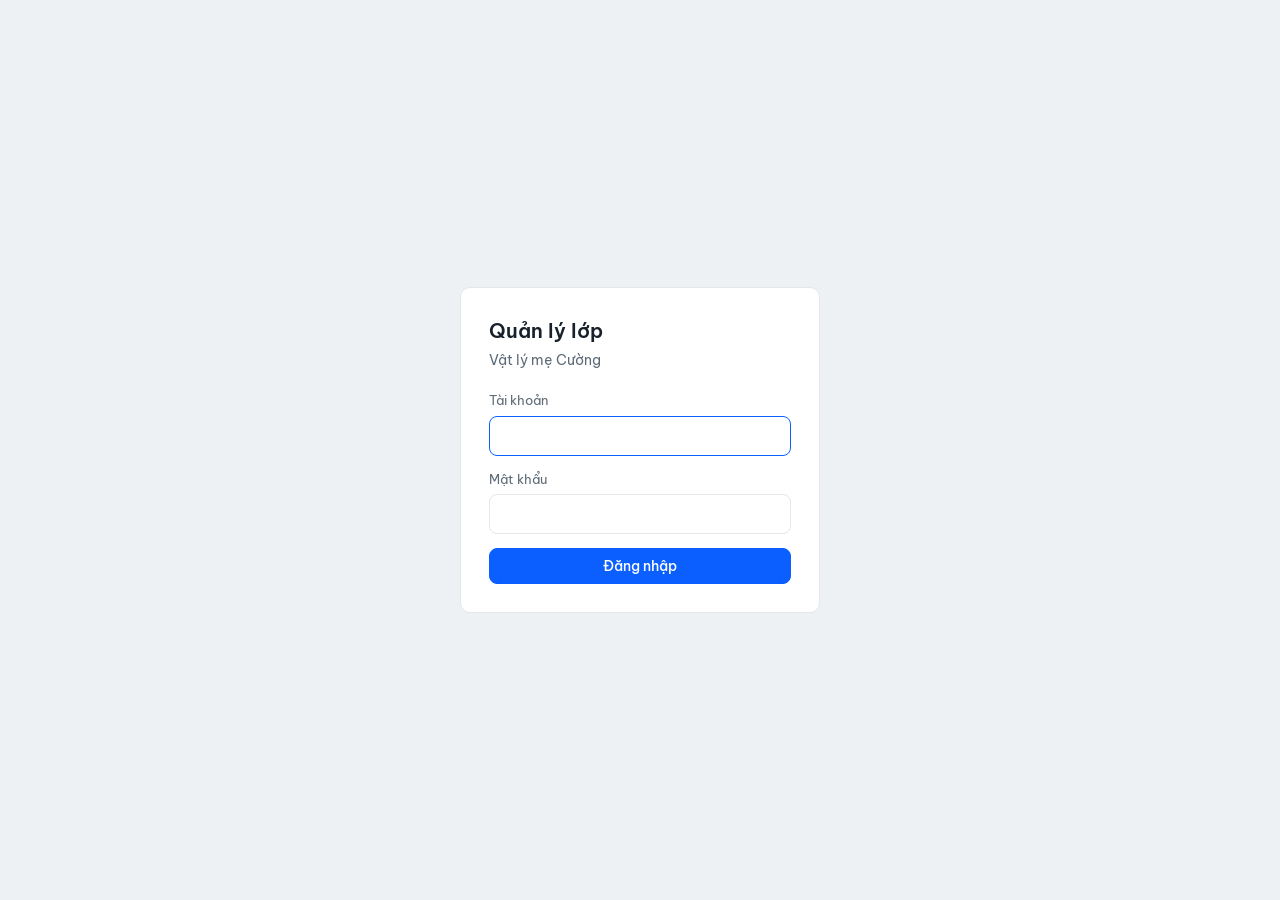
==== admin.html @ 646bd564 "Enhance user management with sync and edit features Updated user management functionality by adding " ====
<!DOCTYPE html>
<html lang="vi">
<head>
<meta charset="utf-8">
<meta name="viewport" content="width=device-width, initial-scale=1, viewport-fit=cover">
<title>Quản lý lớp — Vật lý mẹ Cường</title>
<link rel="preconnect" href="https://fonts.googleapis.com">
<link rel="preconnect" href="https://fonts.gstatic.com" crossorigin>
<link href="https://fonts.googleapis.com/css2?family=Be+Vietnam+Pro:wght@400;500;600;700&display=swap" rel="stylesheet">
<style>
  :root{
    --bg:#eef1f4; --surface:#ffffff; --ink:#18212b; --muted:#5d6b78;
    --line:#e2e7ec; --primary:#0b5fff; --primary-dark:#0847c4;
    --ok:#15803d; --warn:#b45309; --danger:#b42318;
    --radius:10px;
    font-family:'Be Vietnam Pro',system-ui,sans-serif;
  }
  *{box-sizing:border-box}
  body{margin:0;background:var(--bg);color:var(--ink);font-size:15px;line-height:1.5;
    padding-top:env(safe-area-inset-top,0);padding-bottom:env(safe-area-inset-bottom,0)}
  h1,h2,h3{margin:0;font-weight:600}
  button{font-family:inherit;cursor:pointer}
  input,select{font-family:inherit;font-size:14px}
  .hidden{display:none !important}

  /* Nút */
  .btn{border:1px solid var(--line);background:var(--surface);color:var(--ink);
    padding:8px 14px;border-radius:8px;font-size:14px;font-weight:500}
  .btn:hover{border-color:#c6cfd8}
  .btn-primary{background:var(--primary);border-color:var(--primary);color:#fff}
  .btn-primary:hover{background:var(--primary-dark);border-color:var(--primary-dark)}
  .btn-sm{padding:5px 10px;font-size:13px}
  .btn-ghost{background:transparent;border-color:transparent;color:var(--muted)}
  .btn-ghost:hover{color:var(--ink)}
  .btn-danger{color:var(--danger);border-color:#f0cfcb}
  .link{color:var(--primary);background:none;border:none;padding:0;font-size:14px}

  /* Đăng nhập */
  #loginView{min-height:100dvh;display:grid;place-items:center;padding:20px}
  .card{background:var(--surface);border:1px solid var(--line);border-radius:var(--radius)}
  .login-card{width:100%;max-width:360px;padding:28px}
  .login-card h1{font-size:20px;margin-bottom:4px}
  .login-card p.sub{color:var(--muted);font-size:14px;margin:0 0 20px}
  .field{margin-bottom:14px}
  .field label{display:block;font-size:13px;color:var(--muted);margin-bottom:5px}
  .field input{width:100%;padding:10px 12px;border:1px solid var(--line);border-radius:8px;outline:none}
  .field input:focus{border-color:var(--primary)}

  /* Khung ứng dụng */
  header.app{position:sticky;top:0;z-index:10;background:var(--surface);border-bottom:1px solid var(--line);
    display:flex;align-items:center;gap:12px;padding:12px 18px;padding-top:calc(12px + env(safe-area-inset-top,0))}
  header.app .title{font-size:16px;font-weight:600}
  header.app .spacer{flex:1}
  header.app .who{font-size:13px;color:var(--muted);text-align:right}
  .wrap{max-width:1000px;margin:0 auto;padding:18px}
  .nav{display:flex;flex-wrap:wrap;gap:8px;margin-bottom:16px}
  .nav .group{display:flex;flex-direction:column;align-items:flex-start;gap:2px;
    padding:8px 12px;border:1px solid var(--line);background:var(--surface);border-radius:8px}
  .nav .group .n{font-weight:600;font-size:14px}
  .nav .group .c{font-size:12px;color:var(--muted)}
  .nav .group.active{border-color:var(--primary);box-shadow:inset 0 0 0 1px var(--primary)}

  .toolbar{display:flex;flex-wrap:wrap;gap:8px;align-items:center;margin-bottom:12px}
  .toolbar .spacer{flex:1}
  .panel-title{font-size:15px;font-weight:600;margin-bottom:10px}

  table{width:100%;border-collapse:collapse;background:var(--surface);
    border:1px solid var(--line);border-radius:var(--radius);overflow:hidden}
  th,td{text-align:left;padding:8px 10px;border-bottom:1px solid var(--line);font-size:14px;vertical-align:middle}
  th{background:#f6f8fa;font-weight:600;color:var(--muted);font-size:12px}
  tr:last-child td{border-bottom:none}
  td input,td select{width:100%;padding:6px 8px;border:1px solid transparent;border-radius:6px;background:transparent}
  td input:hover,td select:hover{border-color:var(--line)}
  td input:focus,td select:focus{border-color:var(--primary);background:#fff;outline:none}
  td.sbd{font-variant-numeric:tabular-nums;color:var(--muted);white-space:nowrap}
  td.act{white-space:nowrap;text-align:right}
  .pill{font-size:12px;padding:2px 8px;border-radius:999px;white-space:nowrap}
  .pill.nghi{background:#fdeceb;color:var(--danger)}
  .pill.chuyen{background:#fff4e5;color:var(--warn)}
  tr.inactive td.sbd, tr.inactive td input{color:#9aa6b1}

  /* Lớp phủ */
  .overlay{position:fixed;inset:0;background:rgba(20,28,38,.45);display:grid;place-items:center;z-index:50;padding:16px}
  .modal{width:100%;max-width:440px;padding:22px;max-height:85dvh;overflow:auto}
  .modal h2{font-size:17px;margin-bottom:14px}
  .modal .row{display:flex;gap:8px;justify-content:flex-end;margin-top:18px}

  /* Toast */
  #toast{position:fixed;left:50%;bottom:24px;transform:translateX(-50%);z-index:100;
    background:#18212b;color:#fff;padding:10px 16px;border-radius:8px;font-size:14px;opacity:0;
    transition:opacity .2s, transform .2s;pointer-events:none;max-width:90vw}
  #toast.show{opacity:1;transform:translateX(-50%) translateY(-4px)}
  #toast.err{background:var(--danger)}

  .notice{background:#fff7e6;border:1px solid #f3d99b;color:#8a5a00;padding:12px 14px;border-radius:8px;margin-bottom:16px;font-size:14px}
  .muted{color:var(--muted)}
  .issue{display:flex;gap:8px;padding:8px 0;border-bottom:1px solid var(--line);font-size:14px}
  .issue:last-child{border-bottom:none}
  .issue .t{font-weight:600;min-width:150px}

  @media(max-width:600px){
    td.lop-col,th.lop-col{display:none}
    .wrap{padding:12px}
  }
</style>
</head>
<body>

<!-- ĐĂNG NHẬP -->
<div id="loginView" class="hidden">
  <div class="card login-card">
    <h1>Quản lý lớp</h1>
    <p class="sub">Vật lý mẹ Cường</p>
    <div id="configWarn" class="notice hidden">Chưa cấu hình URL máy chủ trong <code>config.js</code>.</div>
    <div class="field">
      <label for="u">Tài khoản</label>
      <input id="u" autocomplete="username" autocapitalize="off">
    </div>
    <div class="field">
      <label for="p">Mật khẩu</label>
      <input id="p" type="password" autocomplete="current-password">
    </div>
    <button id="loginBtn" class="btn btn-primary" style="width:100%">Đăng nhập</button>
  </div>
</div>

<!-- ỨNG DỤNG -->
<div id="appView" class="hidden">
  <header class="app">
    <span class="title">Quản lý lớp</span>
    <span class="spacer"></span>
    <span class="who" id="whoami"></span>
    <button class="btn btn-sm" id="pwBtn">Đổi mật khẩu</button>
    <button class="btn btn-sm" id="logoutBtn">Thoát</button>
  </header>
  <div class="wrap">
    <div class="toolbar">
      <button class="btn btn-sm" id="usersBtn">Tài khoản & giáo viên</button>
      <button class="btn btn-sm" id="syncBtn">Đồng bộ nhóm</button>
      <button class="btn btn-sm" id="validateBtn">Kiểm tra danh sách</button>
      <span class="spacer"></span>
      <button class="btn btn-sm" id="reloadBtn">Tải lại</button>
    </div>

    <!-- Màn nhóm/học sinh -->
    <div id="rosterScreen">
      <div class="nav" id="groupNav"></div>
      <div id="studentsArea"></div>
    </div>

    <!-- Màn tài khoản (admin) -->
    <div id="usersScreen" class="hidden"></div>
  </div>
</div>

<div id="overlayRoot"></div>
<div id="toast"></div>

<script src="config.js"></script>
<script src="api.js"></script>
<script>
const $ = s => document.querySelector(s);
let GROUPS = [], CUR = null, USER = null;

function toast(msg, isErr){
  const t = $('#toast'); t.textContent = msg; t.className = 'show' + (isErr?' err':'');
  setTimeout(()=>{ t.className = isErr?'err':''; }, isErr?3500:2000);
}
function esc(s){ return String(s==null?'':s).replace(/[&<>"]/g,c=>({'&':'&amp;','<':'&lt;','>':'&gt;','"':'&quot;'}[c])); }

/* ---------- Khởi động ---------- */
function init(){
  if(!window.APP_CONFIG || !window.APP_CONFIG.API_URL || window.APP_CONFIG.API_URL.indexOf('http')!==0){
    $('#loginView').classList.remove('hidden'); $('#configWarn').classList.remove('hidden'); return;
  }
  USER = getUser();
  if(USER && localStorage.getItem('token')) showApp();
  else showLogin();
}
function showLogin(){ $('#appView').classList.add('hidden'); $('#loginView').classList.remove('hidden'); $('#u').focus(); }
async function showApp(){
  $('#loginView').classList.add('hidden'); $('#appView').classList.remove('hidden');
  $('#whoami').textContent = USER.fullName + ' · ' + (USER.role==='admin'?'Quản trị':'Giáo viên');
  $('#usersBtn').classList.toggle('hidden', USER.role!=='admin');
  $('#syncBtn').classList.toggle('hidden', USER.role==='admin');
  openRoster();
  await loadGroups();
}

/* ---------- Đăng nhập ---------- */
$('#loginBtn').onclick = async ()=>{
  const username = $('#u').value.trim(), password = $('#p').value;
  if(!username || !password){ toast('Nhập tài khoản và mật khẩu', true); return; }
  $('#loginBtn').disabled = true;
  try{
    const r = await apiCall('login', {username, password});
    setSession(r.token, r.user); USER = r.user;
    if(r.user.mustChange){ await showApp(); openChangePw(true); }
    else await showApp();
  }catch(e){ toast(e.message, true); }
  finally{ $('#loginBtn').disabled = false; }
};
$('#p').addEventListener('keydown', e=>{ if(e.key==='Enter') $('#loginBtn').click(); });

$('#logoutBtn').onclick = async ()=>{
  try{ await apiCall('logout'); }catch(e){}
  clearSession(); USER=null; GROUPS=[]; CUR=null; showLogin();
};

/* ---------- Nhóm & học sinh ---------- */
function openRoster(){ $('#rosterScreen').classList.remove('hidden'); $('#usersScreen').classList.add('hidden'); }
$('#reloadBtn').onclick = ()=>{ if($('#usersScreen').classList.contains('hidden')){ loadGroups(); } else { openUsers(); } };

async function loadGroups(){
  $('#groupNav').innerHTML = '<span class="muted">Đang tải nhóm…</span>';
  try{
    const r = await apiCall('listGroups');
    GROUPS = r.groups;
    renderGroupNav();
    if(GROUPS.length){ if(!CUR || !GROUPS.find(g=>g.maNhom===CUR)) CUR = GROUPS[0].maNhom; selectGroup(CUR); }
    else $('#studentsArea').innerHTML = '<p class="muted">Chưa có nhóm nào.</p>';
  }catch(e){ handleErr(e); }
}
function renderGroupNav(){
  $('#groupNav').innerHTML = GROUPS.map(g=>`
    <button class="group ${g.maNhom===CUR?'active':''}" data-m="${g.maNhom}">
      <span class="n">${esc(g.tenNhom)}</span>
      <span class="c">${g.active} đang học · ${g.total} tổng · ${g.maNhom}</span>
    </button>`).join('');
  document.querySelectorAll('#groupNav .group').forEach(b=> b.onclick = ()=>{ CUR=b.dataset.m; renderGroupNav(); selectGroup(CUR); });
}

async function selectGroup(maNhom){
  $('#studentsArea').innerHTML = '<p class="muted">Đang tải học sinh…</p>';
  try{
    const r = await apiCall('listStudents', {maNhom});
    renderStudents(r);
  }catch(e){ handleErr(e); }
}

function renderStudents(data){
  const rows = data.students.map(s=>{
    const inactive = s.trangThai!=='Đang học';
    let pill = '';
    if(s.trangThai==='Đã nghỉ') pill = '<span class="pill nghi">Đã nghỉ</span>';
    else if(s.trangThai==='Đã chuyển') pill = '<span class="pill chuyen">Đã chuyển</span>';
    return `<tr class="${inactive?'inactive':''}" data-sbd="${s.sbd}">
      <td class="sbd">${esc(s.sbd)}${s.sbdCu?'<br><span class="muted" style="font-size:11px">cũ: '+esc(s.sbdCu)+'</span>':''}</td>
      <td><input class="f-ho" value="${esc(s.ho)}"></td>
      <td><input class="f-ten" value="${esc(s.ten)}"></td>
      <td class="lop-col"><input class="f-lop" value="${esc(s.lop)}" style="max-width:70px"></td>
      <td>
        <select class="f-status">
          <option ${s.trangThai==='Đang học'?'selected':''}>Đang học</option>
          <option ${s.trangThai==='Đã nghỉ'?'selected':''}>Đã nghỉ</option>
          ${s.trangThai==='Đã chuyển'?'<option selected>Đã chuyển</option>':''}
        </select>
      </td>
      <td class="act">${pill}
        <button class="btn btn-sm save">Lưu</button>
        <button class="btn btn-sm transfer">Chuyển</button>
      </td>
    </tr>`;
  }).join('');

  $('#studentsArea').innerHTML = `
    <div class="panel-title">${esc(data.tenNhom)} <span class="muted" style="font-weight:400">(${data.students.length} học sinh)</span></div>
    <table>
      <thead><tr><th>SBD</th><th>Họ</th><th>Tên</th><th class="lop-col">Lớp</th><th>Trạng thái</th><th></th></tr></thead>
      <tbody id="stBody">${rows}</tbody>
      <tfoot><tr class="addrow">
        <td class="sbd muted">tự cấp</td>
        <td><input id="new-ho" placeholder="Họ"></td>
        <td><input id="new-ten" placeholder="Tên"></td>
        <td class="lop-col"><input id="new-lop" placeholder="Lớp" style="max-width:70px"></td>
        <td></td>
        <td class="act"><button class="btn btn-sm btn-primary" id="addBtn">Thêm học sinh</button></td>
      </tr></tfoot>
    </table>`;

  document.querySelectorAll('#stBody tr').forEach(tr=>{
    const sbd = tr.dataset.sbd;
    tr.querySelector('.save').onclick = ()=> saveStudent(tr, sbd);
    tr.querySelector('.transfer').onclick = ()=> openTransfer(sbd, tr);
    tr.querySelector('.f-status').onchange = (e)=> changeStatus(sbd, e.target.value);
  });
  $('#addBtn').onclick = addStudent;
}

async function saveStudent(tr, sbd){
  const ho = tr.querySelector('.f-ho').value.trim();
  const ten = tr.querySelector('.f-ten').value.trim();
  const lop = tr.querySelector('.f-lop') ? tr.querySelector('.f-lop').value.trim() : '';
  try{
    await apiCall('upsertStudent', {maNhom:CUR, sbd, ho, ten, lop});
    toast('Đã lưu ' + sbd);
  }catch(e){ handleErr(e); }
}
async function changeStatus(sbd, trangThai){
  try{ await apiCall('setStudentStatus', {maNhom:CUR, sbd, trangThai}); toast('Đã đổi trạng thái'); loadGroups(); selectGroup(CUR); }
  catch(e){ handleErr(e); }
}
async function addStudent(){
  const ho = $('#new-ho').value.trim(), ten = $('#new-ten').value.trim(), lop = ($('#new-lop')||{}).value || '';
  if(!ho && !ten){ toast('Nhập họ tên', true); return; }
  try{
    const r = await apiCall('upsertStudent', {maNhom:CUR, ho, ten, lop:lop.trim()});
    toast('Đã thêm, SBD ' + r.sbd);
    loadGroups(); selectGroup(CUR);
  }catch(e){ handleErr(e); }
}

/* ---------- Chuyển nhóm ---------- */
function openTransfer(sbd){
  const others = GROUPS.filter(g=>g.maNhom!==CUR);
  if(!others.length){ toast('Không có nhóm khác để chuyển', true); return; }
  const opts = others.map(g=>`<option value="${g.maNhom}">${esc(g.tenNhom)} (${g.maNhom})</option>`).join('');
  overlay(`
    <h2>Chuyển nhóm cho ${esc(sbd)}</h2>
    <p class="muted" style="font-size:13px;margin:0 0 12px">Em sẽ được cấp SBD mới ở nhóm đến; SBD cũ được giữ làm lịch sử, dòng cũ chuyển sang "Đã chuyển".</p>
    <div class="field"><label>Chuyển sang nhóm</label><select id="trTo" style="width:100%;padding:10px;border:1px solid var(--line);border-radius:8px">${opts}</select></div>
    <div class="row"><button class="btn" onclick="closeOverlay()">Hủy</button><button class="btn btn-primary" id="trGo">Chuyển</button></div>
  `);
  $('#trGo').onclick = async ()=>{
    const toMaNhom = $('#trTo').value;
    try{ const r = await apiCall('transferStudent', {fromMaNhom:CUR, sbd, toMaNhom}); closeOverlay(); toast('Đã chuyển, SBD mới ' + r.newSbd); loadGroups(); selectGroup(CUR); }
    catch(e){ handleErr(e); }
  };
}

/* ---------- Đồng bộ nhóm ---------- */
$('#syncBtn').onclick = async ()=>{
  try{
    const r = await apiCall('syncGroups');
    showSyncReport(r);
    loadGroups();
  }catch(e){ handleErr(e); }
};
function showSyncReport(r){
  const reg = (r.registered||[]).map(x=>esc(x.maNhom)+' '+esc(x.tenNhom)).join(', ') || '(không có)';
  const con = (r.conflicts||[]).map(x=>`<div class="issue"><span class="t">${esc(x.maNhom)} ${esc(x.tenNhom)}</span><span>${esc(x.lyDo)}</span></div>`).join('');
  overlay(`<h2>Kết quả đồng bộ</h2>
    <p style="font-size:14px"><b>Đã đăng ký:</b> ${reg}</p>
    ${con?('<p style="font-size:14px;margin-top:10px"><b>Bỏ qua (cần xử lý):</b></p>'+con):'<p class="muted" style="font-size:14px">Không có nhóm nào bị bỏ qua.</p>'}
    <div class="row"><button class="btn" onclick="closeOverlay()">Đóng</button></div>`);
}

/* ---------- Kiểm tra danh sách ---------- */
$('#validateBtn').onclick = async ()=>{
  overlay('<h2>Kiểm tra danh sách</h2><p class="muted">Đang kiểm tra…</p>');
  try{
    const r = await apiCall('validateRoster');
    let body;
    if(r.ok) body = '<p style="color:var(--ok)">Không phát hiện vấn đề.</p>';
    else body = r.issues.map(i=>`<div class="issue"><span class="t">${esc(i.type)}</span><span>${esc(i.group)} — ${esc(i.detail)}</span></div>`).join('');
    overlay(`<h2>Kiểm tra danh sách</h2><div>${body}</div><div class="row"><button class="btn" onclick="closeOverlay()">Đóng</button></div>`);
  }catch(e){ closeOverlay(); handleErr(e); }
};

/* ---------- Đổi mật khẩu ---------- */
$('#pwBtn').onclick = ()=> openChangePw(false);
function openChangePw(forced){
  overlay(`
    <h2>Đổi mật khẩu</h2>
    ${forced?'<p class="muted" style="font-size:13px;margin:0 0 12px">Đây là lần đăng nhập đầu, hãy đặt mật khẩu mới.</p>':''}
    <div class="field"><label>Mật khẩu hiện tại</label><input id="oldPw" type="password" style="width:100%;padding:10px;border:1px solid var(--line);border-radius:8px"></div>
    <div class="field"><label>Mật khẩu mới (tối thiểu 6 ký tự)</label><input id="newPw" type="password" style="width:100%;padding:10px;border:1px solid var(--line);border-radius:8px"></div>
    <div class="row">${forced?'':'<button class="btn" onclick="closeOverlay()">Hủy</button>'}<button class="btn btn-primary" id="pwGo">Lưu</button></div>
  `, forced);
  $('#pwGo').onclick = async ()=>{
    const oldPassword = $('#oldPw').value, newPassword = $('#newPw').value;
    try{ await apiCall('changePassword', {oldPassword, newPassword}); closeOverlay(); toast('Đã đổi mật khẩu'); }
    catch(e){ toast(e.message, true); }
  };
}

/* ---------- Tài khoản (admin) ---------- */
$('#usersBtn').onclick = openUsers;
function dai(u){
  if(u.rangeStart===''||u.rangeStart===undefined||u.rangeStart===null) return '—';
  const p3 = n => ('00'+parseInt(n,10)).slice(-3);
  return p3(u.rangeStart)+'–'+p3(u.rangeEnd);
}
async function openUsers(){
  $('#rosterScreen').classList.add('hidden'); $('#usersScreen').classList.remove('hidden');
  $('#usersScreen').innerHTML = '<p class="muted">Đang tải…</p>';
  try{
    const r = await apiCall('listUsers');
    const rows = r.users.map(u=>{
      const isTeacher = u.role==='teacher';
      return `<tr>
      <td>${esc(u.username)}</td><td>${esc(u.fullName)}</td>
      <td>${u.role==='admin'?'Quản trị':'Giáo viên'}</td>
      <td>${isTeacher?esc(dai(u)):'—'}</td>
      <td>${u.active?'<span style="color:var(--ok)">Hoạt động</span>':'<span style="color:var(--danger)">Đã khóa</span>'}</td>
      <td class="act">
        ${isTeacher?`<button class="btn btn-sm" data-act="edit" data-u="${esc(u.username)}" data-r="${esc(u.rosterSheetId||'')}" data-s="${u.rangeStart}" data-e="${u.rangeEnd}">Sửa file/dải</button>
        <button class="btn btn-sm" data-act="sync" data-u="${esc(u.username)}">Đồng bộ</button>`:''}
        <button class="btn btn-sm" data-act="reset" data-u="${esc(u.username)}">Đặt lại MK</button>
        <button class="btn btn-sm" data-act="toggle" data-u="${esc(u.username)}" data-a="${u.active?0:1}">${u.active?'Khóa':'Mở'}</button>
      </td></tr>`;}).join('');
    $('#usersScreen').innerHTML = `
      <div class="toolbar"><button class="btn btn-sm" id="backBtn">← Về danh sách lớp</button><span class="spacer"></span>
        <button class="btn btn-sm btn-primary" id="newUserBtn">Thêm tài khoản</button></div>
      <table><thead><tr><th>Tài khoản</th><th>Họ tên</th><th>Vai trò</th><th>Dải mã</th><th>Trạng thái</th><th></th></tr></thead>
      <tbody>${rows}</tbody></table>
      <p class="muted" style="font-size:13px;margin-top:10px">Dải mã = khoảng 3 số đầu của SBD dành riêng cho mỗi giáo viên (không chồng nhau). Thêm/sửa file danh sách xong, bấm <b>Đồng bộ</b> để quét các tab vào hệ thống.</p>`;
    $('#backBtn').onclick = ()=>{ openRoster(); };
    $('#newUserBtn').onclick = openNewUser;
    document.querySelectorAll('#usersScreen [data-act]').forEach(b=> b.onclick = async ()=>{
      try{
        if(b.dataset.act==='reset'){ const r=await apiCall('resetPassword',{username:b.dataset.u}); toast('Mật khẩu tạm: '+r.tempPassword); }
        else if(b.dataset.act==='toggle'){ await apiCall('setUserActive',{username:b.dataset.u, active:b.dataset.a==='1'}); openUsers(); }
        else if(b.dataset.act==='sync'){ const r=await apiCall('syncGroups',{username:b.dataset.u}); showSyncReport(r); }
        else if(b.dataset.act==='edit'){ openEditTeacher(b.dataset.u, b.dataset.r, b.dataset.s, b.dataset.e); }
      }catch(e){ handleErr(e); }
    });
  }catch(e){ handleErr(e); }
}
function openEditTeacher(username, rosterId, s, e){
  overlay(`
    <h2>File & dải mã: ${esc(username)}</h2>
    <div class="field"><label>ID file danh sách (phần giữa /d/ và /edit trong link Google Sheet)</label><input id="etRoster" value="${esc(rosterId||'')}" style="width:100%;padding:10px;border:1px solid var(--line);border-radius:8px"></div>
    <div class="field" style="display:flex;gap:8px">
      <div style="flex:1"><label>Dải từ</label><input id="etS" type="number" min="0" max="999" value="${esc(s)}" style="width:100%;padding:10px;border:1px solid var(--line);border-radius:8px"></div>
      <div style="flex:1"><label>Dải đến</label><input id="etE" type="number" min="0" max="999" value="${esc(e)}" style="width:100%;padding:10px;border:1px solid var(--line);border-radius:8px"></div>
    </div>
    <div class="row"><button class="btn" onclick="closeOverlay()">Hủy</button><button class="btn btn-primary" id="etGo">Lưu</button></div>
  `);
  $('#etGo').onclick = async ()=>{
    try{
      await apiCall('setTeacherRoster',{username, rosterSheetId:$('#etRoster').value.trim(), rangeStart:$('#etS').value, rangeEnd:$('#etE').value});
      closeOverlay(); toast('Đã lưu. Nhớ bấm Đồng bộ để quét nhóm.'); openUsers();
    }catch(e){ toast(e.message, true); }
  };
}
function openNewUser(){
  overlay(`
    <h2>Thêm tài khoản</h2>
    <div class="field"><label>Tài khoản (không dấu, không cách)</label><input id="nuU" style="width:100%;padding:10px;border:1px solid var(--line);border-radius:8px"></div>
    <div class="field"><label>Họ tên</label><input id="nuName" style="width:100%;padding:10px;border:1px solid var(--line);border-radius:8px"></div>
    <div class="field"><label>Vai trò</label><select id="nuRole" style="width:100%;padding:10px;border:1px solid var(--line);border-radius:8px"><option value="teacher">Giáo viên</option><option value="admin">Quản trị</option></select></div>
    <div class="field"><label>ID file danh sách của giáo viên (phần giữa /d/ và /edit trong link Google Sheet)</label><input id="nuRoster" style="width:100%;padding:10px;border:1px solid var(--line);border-radius:8px"></div>
    <div class="field" style="display:flex;gap:8px">
      <div style="flex:1"><label>Dải mã từ</label><input id="nuS" type="number" min="0" max="999" placeholder="200" style="width:100%;padding:10px;border:1px solid var(--line);border-radius:8px"></div>
      <div style="flex:1"><label>đến</label><input id="nuE" type="number" min="0" max="999" placeholder="299" style="width:100%;padding:10px;border:1px solid var(--line);border-radius:8px"></div>
    </div>
    <div class="row"><button class="btn" onclick="closeOverlay()">Hủy</button><button class="btn btn-primary" id="nuGo">Tạo</button></div>
  `);
  $('#nuGo').onclick = async ()=>{
    try{
      const r = await apiCall('createUser',{username:$('#nuU').value.trim(), fullName:$('#nuName').value.trim(), role:$('#nuRole').value, rosterSheetId:$('#nuRoster').value.trim(), rangeStart:$('#nuS').value, rangeEnd:$('#nuE').value});
      closeOverlay(); toast('Đã tạo. Mật khẩu tạm: '+r.tempPassword); openUsers();
    }catch(e){ toast(e.message, true); }
  };
}

/* ---------- Lớp phủ dùng chung ---------- */
function overlay(html, noClose){
  $('#overlayRoot').innerHTML = `<div class="overlay" id="ov"><div class="card modal">${html}</div></div>`;
  if(!noClose) $('#ov').onclick = e=>{ if(e.target.id==='ov') closeOverlay(); };
}
function closeOverlay(){ $('#overlayRoot').innerHTML=''; }

function handleErr(e){
  if(/Phiên đã hết hạn/.test(e.message)){ clearSession(); USER=null; showLogin(); }
  toast(e.message, true);
}

init();
</script>
</body>
</html>
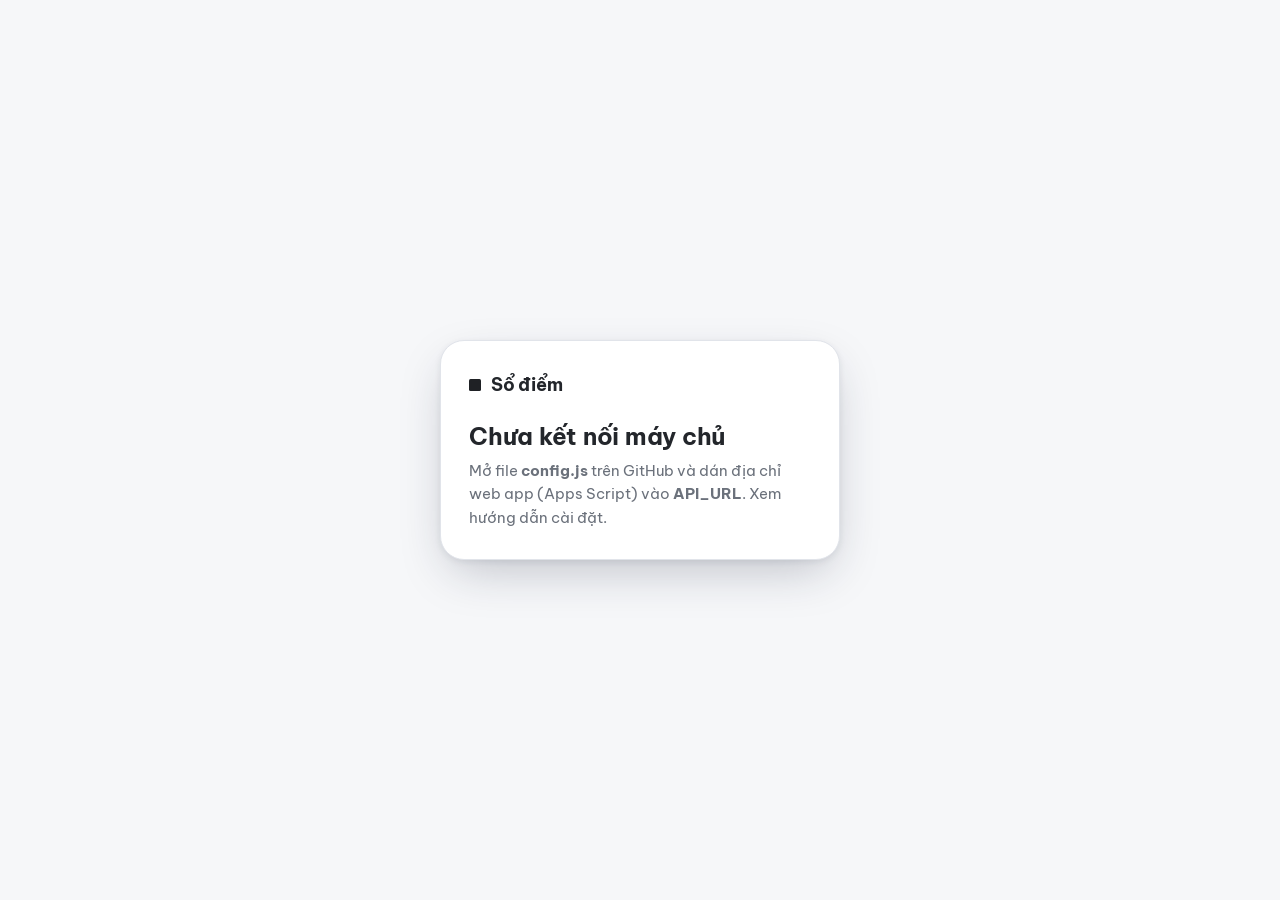
==== commit a51d8500: "Add files via upload" ====
--- a/admin.html
+++ b/admin.html
@@ -1,473 +1,28 @@
-<!DOCTYPE html>
-<html lang="vi">
-<head>
+<!doctype html><html lang="vi"><head>
 <meta charset="utf-8">
 <meta name="viewport" content="width=device-width, initial-scale=1, viewport-fit=cover">
-<title>Quản lý lớp — Vật lý mẹ Cường</title>
+<meta name="theme-color" content="#F6F7F9" media="(prefers-color-scheme: light)">
+<meta name="theme-color" content="#15171B" media="(prefers-color-scheme: dark)">
+<meta name="referrer" content="strict-origin-when-cross-origin">
+<meta name="format-detection" content="telephone=no">
+<link rel="icon" href="icons/favicon.svg" type="image/svg+xml">
+<link rel="apple-touch-icon" href="icons/icon-192.png">
 <link rel="preconnect" href="https://fonts.googleapis.com">
 <link rel="preconnect" href="https://fonts.gstatic.com" crossorigin>
-<link href="https://fonts.googleapis.com/css2?family=Be+Vietnam+Pro:wght@400;500;600;700&display=swap" rel="stylesheet">
-<style>
-  :root{
-    --bg:#eef1f4; --surface:#ffffff; --ink:#18212b; --muted:#5d6b78;
-    --line:#e2e7ec; --primary:#0b5fff; --primary-dark:#0847c4;
-    --ok:#15803d; --warn:#b45309; --danger:#b42318;
-    --radius:10px;
-    font-family:'Be Vietnam Pro',system-ui,sans-serif;
-  }
-  *{box-sizing:border-box}
-  body{margin:0;background:var(--bg);color:var(--ink);font-size:15px;line-height:1.5;
-    padding-top:env(safe-area-inset-top,0);padding-bottom:env(safe-area-inset-bottom,0)}
-  h1,h2,h3{margin:0;font-weight:600}
-  button{font-family:inherit;cursor:pointer}
-  input,select{font-family:inherit;font-size:14px}
-  .hidden{display:none !important}
-
-  /* Nút */
-  .btn{border:1px solid var(--line);background:var(--surface);color:var(--ink);
-    padding:8px 14px;border-radius:8px;font-size:14px;font-weight:500}
-  .btn:hover{border-color:#c6cfd8}
-  .btn-primary{background:var(--primary);border-color:var(--primary);color:#fff}
-  .btn-primary:hover{background:var(--primary-dark);border-color:var(--primary-dark)}
-  .btn-sm{padding:5px 10px;font-size:13px}
-  .btn-ghost{background:transparent;border-color:transparent;color:var(--muted)}
-  .btn-ghost:hover{color:var(--ink)}
-  .btn-danger{color:var(--danger);border-color:#f0cfcb}
-  .link{color:var(--primary);background:none;border:none;padding:0;font-size:14px}
-
-  /* Đăng nhập */
-  #loginView{min-height:100dvh;display:grid;place-items:center;padding:20px}
-  .card{background:var(--surface);border:1px solid var(--line);border-radius:var(--radius)}
-  .login-card{width:100%;max-width:360px;padding:28px}
-  .login-card h1{font-size:20px;margin-bottom:4px}
-  .login-card p.sub{color:var(--muted);font-size:14px;margin:0 0 20px}
-  .field{margin-bottom:14px}
-  .field label{display:block;font-size:13px;color:var(--muted);margin-bottom:5px}
-  .field input{width:100%;padding:10px 12px;border:1px solid var(--line);border-radius:8px;outline:none}
-  .field input:focus{border-color:var(--primary)}
-
-  /* Khung ứng dụng */
-  header.app{position:sticky;top:0;z-index:10;background:var(--surface);border-bottom:1px solid var(--line);
-    display:flex;align-items:center;gap:12px;padding:12px 18px;padding-top:calc(12px + env(safe-area-inset-top,0))}
-  header.app .title{font-size:16px;font-weight:600}
-  header.app .spacer{flex:1}
-  header.app .who{font-size:13px;color:var(--muted);text-align:right}
-  .wrap{max-width:1000px;margin:0 auto;padding:18px}
-  .nav{display:flex;flex-wrap:wrap;gap:8px;margin-bottom:16px}
-  .nav .group{display:flex;flex-direction:column;align-items:flex-start;gap:2px;
-    padding:8px 12px;border:1px solid var(--line);background:var(--surface);border-radius:8px}
-  .nav .group .n{font-weight:600;font-size:14px}
-  .nav .group .c{font-size:12px;color:var(--muted)}
-  .nav .group.active{border-color:var(--primary);box-shadow:inset 0 0 0 1px var(--primary)}
-
-  .toolbar{display:flex;flex-wrap:wrap;gap:8px;align-items:center;margin-bottom:12px}
-  .toolbar .spacer{flex:1}
-  .panel-title{font-size:15px;font-weight:600;margin-bottom:10px}
-
-  table{width:100%;border-collapse:collapse;background:var(--surface);
-    border:1px solid var(--line);border-radius:var(--radius);overflow:hidden}
-  th,td{text-align:left;padding:8px 10px;border-bottom:1px solid var(--line);font-size:14px;vertical-align:middle}
-  th{background:#f6f8fa;font-weight:600;color:var(--muted);font-size:12px}
-  tr:last-child td{border-bottom:none}
-  td input,td select{width:100%;padding:6px 8px;border:1px solid transparent;border-radius:6px;background:transparent}
-  td input:hover,td select:hover{border-color:var(--line)}
-  td input:focus,td select:focus{border-color:var(--primary);background:#fff;outline:none}
-  td.sbd{font-variant-numeric:tabular-nums;color:var(--muted);white-space:nowrap}
-  td.act{white-space:nowrap;text-align:right}
-  .pill{font-size:12px;padding:2px 8px;border-radius:999px;white-space:nowrap}
-  .pill.nghi{background:#fdeceb;color:var(--danger)}
-  .pill.chuyen{background:#fff4e5;color:var(--warn)}
-  tr.inactive td.sbd, tr.inactive td input{color:#9aa6b1}
-
-  /* Lớp phủ */
-  .overlay{position:fixed;inset:0;background:rgba(20,28,38,.45);display:grid;place-items:center;z-index:50;padding:16px}
-  .modal{width:100%;max-width:440px;padding:22px;max-height:85dvh;overflow:auto}
-  .modal h2{font-size:17px;margin-bottom:14px}
-  .modal .row{display:flex;gap:8px;justify-content:flex-end;margin-top:18px}
-
-  /* Toast */
-  #toast{position:fixed;left:50%;bottom:24px;transform:translateX(-50%);z-index:100;
-    background:#18212b;color:#fff;padding:10px 16px;border-radius:8px;font-size:14px;opacity:0;
-    transition:opacity .2s, transform .2s;pointer-events:none;max-width:90vw}
-  #toast.show{opacity:1;transform:translateX(-50%) translateY(-4px)}
-  #toast.err{background:var(--danger)}
-
-  .notice{background:#fff7e6;border:1px solid #f3d99b;color:#8a5a00;padding:12px 14px;border-radius:8px;margin-bottom:16px;font-size:14px}
-  .muted{color:var(--muted)}
-  .issue{display:flex;gap:8px;padding:8px 0;border-bottom:1px solid var(--line);font-size:14px}
-  .issue:last-child{border-bottom:none}
-  .issue .t{font-weight:600;min-width:150px}
-
-  @media(max-width:600px){
-    td.lop-col,th.lop-col{display:none}
-    .wrap{padding:12px}
-  }
-</style>
+<link rel="preconnect" href="https://script.google.com">
+<link href="https://fonts.googleapis.com/css2?family=Be+Vietnam+Pro:wght@400;500;600;700;800&amp;display=swap" rel="stylesheet">
+<link rel="stylesheet" href="assets/app.css?v=5.0.0">
+<meta name="robots" content="noindex, nofollow">
+<title>Sổ điểm, trang quản lý</title>
 </head>
 <body>
-
-<!-- ĐĂNG NHẬP -->
-<div id="loginView" class="hidden">
-  <div class="card login-card">
-    <h1>Quản lý lớp</h1>
-    <p class="sub">Vật lý mẹ Cường</p>
-    <div id="configWarn" class="notice hidden">Chưa cấu hình URL máy chủ trong <code>config.js</code>.</div>
-    <div class="field">
-      <label for="u">Tài khoản</label>
-      <input id="u" autocomplete="username" autocapitalize="off">
-    </div>
-    <div class="field">
-      <label for="p">Mật khẩu</label>
-      <input id="p" type="password" autocomplete="current-password">
-    </div>
-    <button id="loginBtn" class="btn btn-primary" style="width:100%">Đăng nhập</button>
-  </div>
-</div>
-
-<!-- ỨNG DỤNG -->
-<div id="appView" class="hidden">
-  <header class="app">
-    <span class="title">Quản lý lớp</span>
-    <span class="spacer"></span>
-    <span class="who" id="whoami"></span>
-    <button class="btn btn-sm" id="pwBtn">Đổi mật khẩu</button>
-    <button class="btn btn-sm" id="logoutBtn">Thoát</button>
-  </header>
-  <div class="wrap">
-    <div class="toolbar">
-      <button class="btn btn-sm" id="usersBtn">Tài khoản & giáo viên</button>
-      <button class="btn btn-sm" id="syncBtn">Đồng bộ nhóm</button>
-      <button class="btn btn-sm" id="validateBtn">Kiểm tra danh sách</button>
-      <span class="spacer"></span>
-      <button class="btn btn-sm" id="reloadBtn">Tải lại</button>
-    </div>
-
-    <!-- Màn nhóm/học sinh -->
-    <div id="rosterScreen">
-      <div class="nav" id="groupNav"></div>
-      <div id="studentsArea"></div>
-    </div>
-
-    <!-- Màn tài khoản (admin) -->
-    <div id="usersScreen" class="hidden"></div>
-  </div>
-</div>
-
-<div id="overlayRoot"></div>
-<div id="toast"></div>
-
-<script src="config.js"></script>
-<script src="api.js"></script>
-<script>
-const $ = s => document.querySelector(s);
-let GROUPS = [], CUR = null, USER = null;
-
-function toast(msg, isErr){
-  const t = $('#toast'); t.textContent = msg; t.className = 'show' + (isErr?' err':'');
-  setTimeout(()=>{ t.className = isErr?'err':''; }, isErr?3500:2000);
-}
-function esc(s){ return String(s==null?'':s).replace(/[&<>"]/g,c=>({'&':'&amp;','<':'&lt;','>':'&gt;','"':'&quot;'}[c])); }
-
-/* ---------- Khởi động ---------- */
-function init(){
-  if(!window.APP_CONFIG || !window.APP_CONFIG.API_URL || window.APP_CONFIG.API_URL.indexOf('http')!==0){
-    $('#loginView').classList.remove('hidden'); $('#configWarn').classList.remove('hidden'); return;
-  }
-  USER = getUser();
-  if(USER && localStorage.getItem('token')) showApp();
-  else showLogin();
-}
-function showLogin(){ $('#appView').classList.add('hidden'); $('#loginView').classList.remove('hidden'); $('#u').focus(); }
-async function showApp(){
-  $('#loginView').classList.add('hidden'); $('#appView').classList.remove('hidden');
-  $('#whoami').textContent = USER.fullName + ' · ' + (USER.role==='admin'?'Quản trị':'Giáo viên');
-  $('#usersBtn').classList.toggle('hidden', USER.role!=='admin');
-  $('#syncBtn').classList.toggle('hidden', USER.role==='admin');
-  openRoster();
-  await loadGroups();
-}
-
-/* ---------- Đăng nhập ---------- */
-$('#loginBtn').onclick = async ()=>{
-  const username = $('#u').value.trim(), password = $('#p').value;
-  if(!username || !password){ toast('Nhập tài khoản và mật khẩu', true); return; }
-  $('#loginBtn').disabled = true;
-  try{
-    const r = await apiCall('login', {username, password});
-    setSession(r.token, r.user); USER = r.user;
-    if(r.user.mustChange){ await showApp(); openChangePw(true); }
-    else await showApp();
-  }catch(e){ toast(e.message, true); }
-  finally{ $('#loginBtn').disabled = false; }
-};
-$('#p').addEventListener('keydown', e=>{ if(e.key==='Enter') $('#loginBtn').click(); });
-
-$('#logoutBtn').onclick = async ()=>{
-  try{ await apiCall('logout'); }catch(e){}
-  clearSession(); USER=null; GROUPS=[]; CUR=null; showLogin();
-};
-
-/* ---------- Nhóm & học sinh ---------- */
-function openRoster(){ $('#rosterScreen').classList.remove('hidden'); $('#usersScreen').classList.add('hidden'); }
-$('#reloadBtn').onclick = ()=>{ if($('#usersScreen').classList.contains('hidden')){ loadGroups(); } else { openUsers(); } };
-
-async function loadGroups(){
-  $('#groupNav').innerHTML = '<span class="muted">Đang tải nhóm…</span>';
-  try{
-    const r = await apiCall('listGroups');
-    GROUPS = r.groups;
-    renderGroupNav();
-    if(GROUPS.length){ if(!CUR || !GROUPS.find(g=>g.maNhom===CUR)) CUR = GROUPS[0].maNhom; selectGroup(CUR); }
-    else $('#studentsArea').innerHTML = '<p class="muted">Chưa có nhóm nào.</p>';
-  }catch(e){ handleErr(e); }
-}
-function renderGroupNav(){
-  $('#groupNav').innerHTML = GROUPS.map(g=>`
-    <button class="group ${g.maNhom===CUR?'active':''}" data-m="${g.maNhom}">
-      <span class="n">${esc(g.tenNhom)}</span>
-      <span class="c">${g.active} đang học · ${g.total} tổng · ${g.maNhom}</span>
-    </button>`).join('');
-  document.querySelectorAll('#groupNav .group').forEach(b=> b.onclick = ()=>{ CUR=b.dataset.m; renderGroupNav(); selectGroup(CUR); });
-}
-
-async function selectGroup(maNhom){
-  $('#studentsArea').innerHTML = '<p class="muted">Đang tải học sinh…</p>';
-  try{
-    const r = await apiCall('listStudents', {maNhom});
-    renderStudents(r);
-  }catch(e){ handleErr(e); }
-}
-
-function renderStudents(data){
-  const rows = data.students.map(s=>{
-    const inactive = s.trangThai!=='Đang học';
-    let pill = '';
-    if(s.trangThai==='Đã nghỉ') pill = '<span class="pill nghi">Đã nghỉ</span>';
-    else if(s.trangThai==='Đã chuyển') pill = '<span class="pill chuyen">Đã chuyển</span>';
-    return `<tr class="${inactive?'inactive':''}" data-sbd="${s.sbd}">
-      <td class="sbd">${esc(s.sbd)}${s.sbdCu?'<br><span class="muted" style="font-size:11px">cũ: '+esc(s.sbdCu)+'</span>':''}</td>
-      <td><input class="f-ho" value="${esc(s.ho)}"></td>
-      <td><input class="f-ten" value="${esc(s.ten)}"></td>
-      <td class="lop-col"><input class="f-lop" value="${esc(s.lop)}" style="max-width:70px"></td>
-      <td>
-        <select class="f-status">
-          <option ${s.trangThai==='Đang học'?'selected':''}>Đang học</option>
-          <option ${s.trangThai==='Đã nghỉ'?'selected':''}>Đã nghỉ</option>
-          ${s.trangThai==='Đã chuyển'?'<option selected>Đã chuyển</option>':''}
-        </select>
-      </td>
-      <td class="act">${pill}
-        <button class="btn btn-sm save">Lưu</button>
-        <button class="btn btn-sm transfer">Chuyển</button>
-      </td>
-    </tr>`;
-  }).join('');
-
-  $('#studentsArea').innerHTML = `
-    <div class="panel-title">${esc(data.tenNhom)} <span class="muted" style="font-weight:400">(${data.students.length} học sinh)</span></div>
-    <table>
-      <thead><tr><th>SBD</th><th>Họ</th><th>Tên</th><th class="lop-col">Lớp</th><th>Trạng thái</th><th></th></tr></thead>
-      <tbody id="stBody">${rows}</tbody>
-      <tfoot><tr class="addrow">
-        <td class="sbd muted">tự cấp</td>
-        <td><input id="new-ho" placeholder="Họ"></td>
-        <td><input id="new-ten" placeholder="Tên"></td>
-        <td class="lop-col"><input id="new-lop" placeholder="Lớp" style="max-width:70px"></td>
-        <td></td>
-        <td class="act"><button class="btn btn-sm btn-primary" id="addBtn">Thêm học sinh</button></td>
-      </tr></tfoot>
-    </table>`;
-
-  document.querySelectorAll('#stBody tr').forEach(tr=>{
-    const sbd = tr.dataset.sbd;
-    tr.querySelector('.save').onclick = ()=> saveStudent(tr, sbd);
-    tr.querySelector('.transfer').onclick = ()=> openTransfer(sbd, tr);
-    tr.querySelector('.f-status').onchange = (e)=> changeStatus(sbd, e.target.value);
-  });
-  $('#addBtn').onclick = addStudent;
-}
-
-async function saveStudent(tr, sbd){
-  const ho = tr.querySelector('.f-ho').value.trim();
-  const ten = tr.querySelector('.f-ten').value.trim();
-  const lop = tr.querySelector('.f-lop') ? tr.querySelector('.f-lop').value.trim() : '';
-  try{
-    await apiCall('upsertStudent', {maNhom:CUR, sbd, ho, ten, lop});
-    toast('Đã lưu ' + sbd);
-  }catch(e){ handleErr(e); }
-}
-async function changeStatus(sbd, trangThai){
-  try{ await apiCall('setStudentStatus', {maNhom:CUR, sbd, trangThai}); toast('Đã đổi trạng thái'); loadGroups(); selectGroup(CUR); }
-  catch(e){ handleErr(e); }
-}
-async function addStudent(){
-  const ho = $('#new-ho').value.trim(), ten = $('#new-ten').value.trim(), lop = ($('#new-lop')||{}).value || '';
-  if(!ho && !ten){ toast('Nhập họ tên', true); return; }
-  try{
-    const r = await apiCall('upsertStudent', {maNhom:CUR, ho, ten, lop:lop.trim()});
-    toast('Đã thêm, SBD ' + r.sbd);
-    loadGroups(); selectGroup(CUR);
-  }catch(e){ handleErr(e); }
-}
-
-/* ---------- Chuyển nhóm ---------- */
-function openTransfer(sbd){
-  const others = GROUPS.filter(g=>g.maNhom!==CUR);
-  if(!others.length){ toast('Không có nhóm khác để chuyển', true); return; }
-  const opts = others.map(g=>`<option value="${g.maNhom}">${esc(g.tenNhom)} (${g.maNhom})</option>`).join('');
-  overlay(`
-    <h2>Chuyển nhóm cho ${esc(sbd)}</h2>
-    <p class="muted" style="font-size:13px;margin:0 0 12px">Em sẽ được cấp SBD mới ở nhóm đến; SBD cũ được giữ làm lịch sử, dòng cũ chuyển sang "Đã chuyển".</p>
-    <div class="field"><label>Chuyển sang nhóm</label><select id="trTo" style="width:100%;padding:10px;border:1px solid var(--line);border-radius:8px">${opts}</select></div>
-    <div class="row"><button class="btn" onclick="closeOverlay()">Hủy</button><button class="btn btn-primary" id="trGo">Chuyển</button></div>
-  `);
-  $('#trGo').onclick = async ()=>{
-    const toMaNhom = $('#trTo').value;
-    try{ const r = await apiCall('transferStudent', {fromMaNhom:CUR, sbd, toMaNhom}); closeOverlay(); toast('Đã chuyển, SBD mới ' + r.newSbd); loadGroups(); selectGroup(CUR); }
-    catch(e){ handleErr(e); }
-  };
-}
-
-/* ---------- Đồng bộ nhóm ---------- */
-$('#syncBtn').onclick = async ()=>{
-  try{
-    const r = await apiCall('syncGroups');
-    showSyncReport(r);
-    loadGroups();
-  }catch(e){ handleErr(e); }
-};
-function showSyncReport(r){
-  const reg = (r.registered||[]).map(x=>esc(x.maNhom)+' '+esc(x.tenNhom)).join(', ') || '(không có)';
-  const con = (r.conflicts||[]).map(x=>`<div class="issue"><span class="t">${esc(x.maNhom)} ${esc(x.tenNhom)}</span><span>${esc(x.lyDo)}</span></div>`).join('');
-  overlay(`<h2>Kết quả đồng bộ</h2>
-    <p style="font-size:14px"><b>Đã đăng ký:</b> ${reg}</p>
-    ${con?('<p style="font-size:14px;margin-top:10px"><b>Bỏ qua (cần xử lý):</b></p>'+con):'<p class="muted" style="font-size:14px">Không có nhóm nào bị bỏ qua.</p>'}
-    <div class="row"><button class="btn" onclick="closeOverlay()">Đóng</button></div>`);
-}
-
-/* ---------- Kiểm tra danh sách ---------- */
-$('#validateBtn').onclick = async ()=>{
-  overlay('<h2>Kiểm tra danh sách</h2><p class="muted">Đang kiểm tra…</p>');
-  try{
-    const r = await apiCall('validateRoster');
-    let body;
-    if(r.ok) body = '<p style="color:var(--ok)">Không phát hiện vấn đề.</p>';
-    else body = r.issues.map(i=>`<div class="issue"><span class="t">${esc(i.type)}</span><span>${esc(i.group)} — ${esc(i.detail)}</span></div>`).join('');
-    overlay(`<h2>Kiểm tra danh sách</h2><div>${body}</div><div class="row"><button class="btn" onclick="closeOverlay()">Đóng</button></div>`);
-  }catch(e){ closeOverlay(); handleErr(e); }
-};
-
-/* ---------- Đổi mật khẩu ---------- */
-$('#pwBtn').onclick = ()=> openChangePw(false);
-function openChangePw(forced){
-  overlay(`
-    <h2>Đổi mật khẩu</h2>
-    ${forced?'<p class="muted" style="font-size:13px;margin:0 0 12px">Đây là lần đăng nhập đầu, hãy đặt mật khẩu mới.</p>':''}
-    <div class="field"><label>Mật khẩu hiện tại</label><input id="oldPw" type="password" style="width:100%;padding:10px;border:1px solid var(--line);border-radius:8px"></div>
-    <div class="field"><label>Mật khẩu mới (tối thiểu 6 ký tự)</label><input id="newPw" type="password" style="width:100%;padding:10px;border:1px solid var(--line);border-radius:8px"></div>
-    <div class="row">${forced?'':'<button class="btn" onclick="closeOverlay()">Hủy</button>'}<button class="btn btn-primary" id="pwGo">Lưu</button></div>
-  `, forced);
-  $('#pwGo').onclick = async ()=>{
-    const oldPassword = $('#oldPw').value, newPassword = $('#newPw').value;
-    try{ await apiCall('changePassword', {oldPassword, newPassword}); closeOverlay(); toast('Đã đổi mật khẩu'); }
-    catch(e){ toast(e.message, true); }
-  };
-}
-
-/* ---------- Tài khoản (admin) ---------- */
-$('#usersBtn').onclick = openUsers;
-function dai(u){
-  if(u.rangeStart===''||u.rangeStart===undefined||u.rangeStart===null) return '—';
-  const p3 = n => ('00'+parseInt(n,10)).slice(-3);
-  return p3(u.rangeStart)+'–'+p3(u.rangeEnd);
-}
-async function openUsers(){
-  $('#rosterScreen').classList.add('hidden'); $('#usersScreen').classList.remove('hidden');
-  $('#usersScreen').innerHTML = '<p class="muted">Đang tải…</p>';
-  try{
-    const r = await apiCall('listUsers');
-    const rows = r.users.map(u=>{
-      const isTeacher = u.role==='teacher';
-      return `<tr>
-      <td>${esc(u.username)}</td><td>${esc(u.fullName)}</td>
-      <td>${u.role==='admin'?'Quản trị':'Giáo viên'}</td>
-      <td>${isTeacher?esc(dai(u)):'—'}</td>
-      <td>${u.active?'<span style="color:var(--ok)">Hoạt động</span>':'<span style="color:var(--danger)">Đã khóa</span>'}</td>
-      <td class="act">
-        ${isTeacher?`<button class="btn btn-sm" data-act="edit" data-u="${esc(u.username)}" data-r="${esc(u.rosterSheetId||'')}" data-s="${u.rangeStart}" data-e="${u.rangeEnd}">Sửa file/dải</button>
-        <button class="btn btn-sm" data-act="sync" data-u="${esc(u.username)}">Đồng bộ</button>`:''}
-        <button class="btn btn-sm" data-act="reset" data-u="${esc(u.username)}">Đặt lại MK</button>
-        <button class="btn btn-sm" data-act="toggle" data-u="${esc(u.username)}" data-a="${u.active?0:1}">${u.active?'Khóa':'Mở'}</button>
-      </td></tr>`;}).join('');
-    $('#usersScreen').innerHTML = `
-      <div class="toolbar"><button class="btn btn-sm" id="backBtn">← Về danh sách lớp</button><span class="spacer"></span>
-        <button class="btn btn-sm btn-primary" id="newUserBtn">Thêm tài khoản</button></div>
-      <table><thead><tr><th>Tài khoản</th><th>Họ tên</th><th>Vai trò</th><th>Dải mã</th><th>Trạng thái</th><th></th></tr></thead>
-      <tbody>${rows}</tbody></table>
-      <p class="muted" style="font-size:13px;margin-top:10px">Dải mã = khoảng 3 số đầu của SBD dành riêng cho mỗi giáo viên (không chồng nhau). Thêm/sửa file danh sách xong, bấm <b>Đồng bộ</b> để quét các tab vào hệ thống.</p>`;
-    $('#backBtn').onclick = ()=>{ openRoster(); };
-    $('#newUserBtn').onclick = openNewUser;
-    document.querySelectorAll('#usersScreen [data-act]').forEach(b=> b.onclick = async ()=>{
-      try{
-        if(b.dataset.act==='reset'){ const r=await apiCall('resetPassword',{username:b.dataset.u}); toast('Mật khẩu tạm: '+r.tempPassword); }
-        else if(b.dataset.act==='toggle'){ await apiCall('setUserActive',{username:b.dataset.u, active:b.dataset.a==='1'}); openUsers(); }
-        else if(b.dataset.act==='sync'){ const r=await apiCall('syncGroups',{username:b.dataset.u}); showSyncReport(r); }
-        else if(b.dataset.act==='edit'){ openEditTeacher(b.dataset.u, b.dataset.r, b.dataset.s, b.dataset.e); }
-      }catch(e){ handleErr(e); }
-    });
-  }catch(e){ handleErr(e); }
-}
-function openEditTeacher(username, rosterId, s, e){
-  overlay(`
-    <h2>File & dải mã: ${esc(username)}</h2>
-    <div class="field"><label>ID file danh sách (phần giữa /d/ và /edit trong link Google Sheet)</label><input id="etRoster" value="${esc(rosterId||'')}" style="width:100%;padding:10px;border:1px solid var(--line);border-radius:8px"></div>
-    <div class="field" style="display:flex;gap:8px">
-      <div style="flex:1"><label>Dải từ</label><input id="etS" type="number" min="0" max="999" value="${esc(s)}" style="width:100%;padding:10px;border:1px solid var(--line);border-radius:8px"></div>
-      <div style="flex:1"><label>Dải đến</label><input id="etE" type="number" min="0" max="999" value="${esc(e)}" style="width:100%;padding:10px;border:1px solid var(--line);border-radius:8px"></div>
-    </div>
-    <div class="row"><button class="btn" onclick="closeOverlay()">Hủy</button><button class="btn btn-primary" id="etGo">Lưu</button></div>
-  `);
-  $('#etGo').onclick = async ()=>{
-    try{
-      await apiCall('setTeacherRoster',{username, rosterSheetId:$('#etRoster').value.trim(), rangeStart:$('#etS').value, rangeEnd:$('#etE').value});
-      closeOverlay(); toast('Đã lưu. Nhớ bấm Đồng bộ để quét nhóm.'); openUsers();
-    }catch(e){ toast(e.message, true); }
-  };
-}
-function openNewUser(){
-  overlay(`
-    <h2>Thêm tài khoản</h2>
-    <div class="field"><label>Tài khoản (không dấu, không cách)</label><input id="nuU" style="width:100%;padding:10px;border:1px solid var(--line);border-radius:8px"></div>
-    <div class="field"><label>Họ tên</label><input id="nuName" style="width:100%;padding:10px;border:1px solid var(--line);border-radius:8px"></div>
-    <div class="field"><label>Vai trò</label><select id="nuRole" style="width:100%;padding:10px;border:1px solid var(--line);border-radius:8px"><option value="teacher">Giáo viên</option><option value="admin">Quản trị</option></select></div>
-    <div class="field"><label>ID file danh sách của giáo viên (phần giữa /d/ và /edit trong link Google Sheet)</label><input id="nuRoster" style="width:100%;padding:10px;border:1px solid var(--line);border-radius:8px"></div>
-    <div class="field" style="display:flex;gap:8px">
-      <div style="flex:1"><label>Dải mã từ</label><input id="nuS" type="number" min="0" max="999" placeholder="200" style="width:100%;padding:10px;border:1px solid var(--line);border-radius:8px"></div>
-      <div style="flex:1"><label>đến</label><input id="nuE" type="number" min="0" max="999" placeholder="299" style="width:100%;padding:10px;border:1px solid var(--line);border-radius:8px"></div>
-    </div>
-    <div class="row"><button class="btn" onclick="closeOverlay()">Hủy</button><button class="btn btn-primary" id="nuGo">Tạo</button></div>
-  `);
-  $('#nuGo').onclick = async ()=>{
-    try{
-      const r = await apiCall('createUser',{username:$('#nuU').value.trim(), fullName:$('#nuName').value.trim(), role:$('#nuRole').value, rosterSheetId:$('#nuRoster').value.trim(), rangeStart:$('#nuS').value, rangeEnd:$('#nuE').value});
-      closeOverlay(); toast('Đã tạo. Mật khẩu tạm: '+r.tempPassword); openUsers();
-    }catch(e){ toast(e.message, true); }
-  };
-}
-
-/* ---------- Lớp phủ dùng chung ---------- */
-function overlay(html, noClose){
-  $('#overlayRoot').innerHTML = `<div class="overlay" id="ov"><div class="card modal">${html}</div></div>`;
-  if(!noClose) $('#ov').onclick = e=>{ if(e.target.id==='ov') closeOverlay(); };
-}
-function closeOverlay(){ $('#overlayRoot').innerHTML=''; }
-
-function handleErr(e){
-  if(/Phiên đã hết hạn/.test(e.message)){ clearSession(); USER=null; showLogin(); }
-  toast(e.message, true);
-}
-
-init();
-</script>
-</body>
-</html>
+<div id="topbar"><i></i></div>
+<div id="root"><div class="login"><div class="spin" style="color:var(--blue);width:28px;height:28px"></div></div></div>
+<noscript><p style="padding:20px">Cần bật JavaScript để dùng trang quản lý.</p></noscript>
+<script src="config.js?v=5.0.0"></script>
+<script src="assets/core.js?v=5.0.0"></script>
+<script src="assets/tnmaker.js?v=5.0.0"></script>
+<script src="assets/admin-app.js?v=5.0.0"></script>
+<script src="assets/admin-bai.js?v=5.0.0"></script>
+<script src="assets/admin-diem.js?v=5.0.0"></script>
+</body></html>
--- a/assets/app.css
+++ b/assets/app.css
@@ -0,0 +1,547 @@
+/* =====================================================================
+   SỔ ĐIỂM — hệ thiết kế dùng chung
+   Ý tưởng: phiếu tô trắc nghiệm. Giấy trắng, chữ màu chì, mực bút bi xanh,
+   bút đỏ của cô cho chỗ sai. Ô tròn (tô) và ô vuông định vị là điểm nhấn.
+   ===================================================================== */
+
+:root {
+  --paper: #F6F7F9;
+  --surface: #FFFFFF;
+  --surface-2: #F1F3F6;
+  --ink: #23262B;            /* chì 2B */
+  --ink-2: #4A4F57;
+  --muted: #6B717B;
+  --line: #E1E4EA;
+  --line-2: #CDD2DA;
+  --blue: #2346C8;           /* mực bút bi */
+  --blue-2: #1B37A3;
+  --blue-soft: #E9EEFC;
+  --red: #D5402B;            /* bút đỏ cô chấm */
+  --red-soft: #FCECE9;
+  --green: #16855B;
+  --green-soft: #E5F4EE;
+  --amber: #B7791F;
+  --amber-soft: #FBF2E2;
+  --mark: #1F2125;           /* ô vuông định vị */
+
+  --font: 'Be Vietnam Pro', system-ui, -apple-system, 'Segoe UI', Roboto, sans-serif;
+  --r-sm: 8px;
+  --r: 12px;
+  --r-lg: 18px;
+  --shadow-pop: 0 18px 50px -12px rgba(25, 32, 56, .28), 0 2px 6px rgba(25, 32, 56, .08);
+  --ease: cubic-bezier(.2, .8, .2, 1);
+  --ease-out: cubic-bezier(.16, 1, .3, 1);
+  --t-fast: 140ms;
+  --t: 240ms;
+  --t-slow: 420ms;
+  --side: 236px;
+  color-scheme: light;
+}
+
+@media (prefers-color-scheme: dark) {
+  :root:not([data-theme="light"]) {
+    --paper: #15171B; --surface: #1C1F24; --surface-2: #23272D; --ink: #ECEEF2; --ink-2: #C9CDD4;
+    --muted: #9AA1AC; --line: #2C3138; --line-2: #3A4049; --blue: #7F98FF; --blue-2: #9BAEFF;
+    --blue-soft: #222A45; --red: #FF7A66; --red-soft: #3A2320; --green: #4CC793; --green-soft: #1C3328;
+    --amber: #E3B15C; --amber-soft: #3A3020; --mark: #ECEEF2;
+    --shadow-pop: 0 18px 50px -12px rgba(0, 0, 0, .6), 0 2px 6px rgba(0, 0, 0, .3);
+    color-scheme: dark;
+  }
+}
+
+*, *::before, *::after { box-sizing: border-box; }
+html { -webkit-text-size-adjust: 100%; height: 100%; }
+body {
+  margin: 0; min-height: 100%; background: var(--paper); color: var(--ink);
+  font: 400 15px/1.55 var(--font); font-feature-settings: 'tnum' 1;
+  -webkit-font-smoothing: antialiased; text-rendering: optimizeLegibility;
+}
+h1, h2, h3, h4 { margin: 0; line-height: 1.25; font-weight: 650; letter-spacing: -.01em; }
+h1 { font-size: 26px; } h2 { font-size: 20px; } h3 { font-size: 16px; }
+p { margin: 0; }
+a { color: var(--blue); text-decoration: none; }
+a:hover { text-decoration: underline; }
+button, input, select, textarea { font: inherit; color: inherit; }
+img, svg { display: block; }
+.hidden { display: none !important; }
+.muted { color: var(--muted); }
+.small { font-size: 13px; }
+.num { font-variant-numeric: tabular-nums; }
+.sr { position: absolute; width: 1px; height: 1px; overflow: hidden; clip: rect(0 0 0 0); white-space: nowrap; }
+
+:focus-visible { outline: 2.5px solid var(--blue); outline-offset: 2px; border-radius: 6px; }
+
+/* ---------- ô vuông định vị (dấu thương hiệu) ---------- */
+.mark { display: inline-block; width: 10px; height: 10px; background: var(--mark); border-radius: 1.5px; flex: none; }
+.brand { display: flex; align-items: center; gap: 10px; font-weight: 700; letter-spacing: -.01em; }
+.brand .mark { width: 12px; height: 12px; }
+
+/* ---------- nút ---------- */
+.btn {
+  --bg: var(--surface); --fg: var(--ink); --bd: var(--line-2);
+  position: relative; overflow: hidden; display: inline-flex; align-items: center; justify-content: center; gap: 8px;
+  min-height: 40px; padding: 0 16px; border-radius: 10px; border: 1px solid var(--bd);
+  background: var(--bg); color: var(--fg); font-weight: 550; font-size: 14px; cursor: pointer; white-space: nowrap;
+  transition: transform var(--t-fast) var(--ease), background var(--t-fast), border-color var(--t-fast), box-shadow var(--t-fast), opacity var(--t-fast);
+  -webkit-tap-highlight-color: transparent; user-select: none;
+}
+.btn:hover { border-color: var(--ink-2); }
+.btn:active { transform: scale(.97); }
+.btn svg { width: 18px; height: 18px; flex: none; }
+.btn-primary { --bg: var(--blue); --fg: #fff; --bd: var(--blue); box-shadow: 0 1px 0 rgba(255,255,255,.15) inset, 0 6px 16px -8px var(--blue); }
+.btn-primary:hover { --bg: var(--blue-2); --bd: var(--blue-2); }
+.btn-danger { --fg: var(--red); --bd: color-mix(in srgb, var(--red) 35%, var(--line)); }
+.btn-danger:hover { --bg: var(--red-soft); --bd: var(--red); }
+.btn-danger.solid { --bg: var(--red); --fg: #fff; --bd: var(--red); }
+.btn-ghost { --bg: transparent; --bd: transparent; --fg: var(--ink-2); }
+.btn-ghost:hover { --bg: var(--surface-2); --bd: transparent; }
+.btn-sm { min-height: 32px; padding: 0 11px; font-size: 13px; border-radius: 8px; }
+.btn-sm svg { width: 16px; height: 16px; }
+.btn-lg { min-height: 50px; padding: 0 22px; font-size: 16px; border-radius: 12px; }
+.btn-icon { width: 40px; padding: 0; }
+.btn-sm.btn-icon { width: 32px; }
+.btn[disabled] { opacity: .5; pointer-events: none; }
+.btn.is-loading { pointer-events: none; }
+.btn.is-loading > *:not(.spin) { opacity: 0; }
+.btn.is-loading .spin { position: absolute; inset: 0; margin: auto; }
+.btn.is-done { --bg: var(--green); --bd: var(--green); --fg: #fff; }
+.ripple { position: absolute; border-radius: 50%; transform: scale(0); background: currentColor; opacity: .18; pointer-events: none; animation: ripple 520ms var(--ease-out) forwards; }
+@keyframes ripple { to { transform: scale(2.6); opacity: 0; } }
+
+.spin { width: 18px; height: 18px; border-radius: 50%; border: 2.5px solid currentColor; border-right-color: transparent; animation: spin .7s linear infinite; }
+@keyframes spin { to { transform: rotate(360deg); } }
+
+/* ---------- ô nhập ---------- */
+.field { display: flex; flex-direction: column; gap: 6px; }
+.field > label, .label { font-size: 13px; font-weight: 550; color: var(--ink-2); }
+.field .hint { font-size: 12.5px; color: var(--muted); }
+.field .err { font-size: 12.5px; color: var(--red); }
+.input, select.input, textarea.input {
+  width: 100%; min-height: 42px; padding: 9px 12px; border-radius: 10px; border: 1px solid var(--line-2);
+  background: var(--surface); outline: none; transition: border-color var(--t-fast), box-shadow var(--t-fast);
+}
+textarea.input { min-height: 96px; resize: vertical; }
+.input:focus { border-color: var(--blue); box-shadow: 0 0 0 4px color-mix(in srgb, var(--blue) 16%, transparent); }
+.input.is-bad { border-color: var(--red); box-shadow: 0 0 0 4px color-mix(in srgb, var(--red) 12%, transparent); }
+.input-sm { min-height: 34px; padding: 5px 9px; font-size: 14px; border-radius: 8px; }
+.row { display: flex; gap: 10px; align-items: center; flex-wrap: wrap; }
+.grow { flex: 1; min-width: 0; }
+.stack { display: flex; flex-direction: column; gap: 14px; }
+
+/* công tắc */
+.switch { position: relative; display: inline-flex; align-items: center; gap: 10px; cursor: pointer; user-select: none; }
+.switch input { position: absolute; opacity: 0; }
+.switch .track { width: 42px; height: 24px; border-radius: 99px; background: var(--line-2); transition: background var(--t) var(--ease); position: relative; flex: none; }
+.switch .track::after { content: ''; position: absolute; top: 3px; left: 3px; width: 18px; height: 18px; border-radius: 50%; background: #fff; box-shadow: 0 1px 3px rgba(0,0,0,.25); transition: transform var(--t) var(--ease); }
+.switch input:checked + .track { background: var(--blue); }
+.switch input:checked + .track::after { transform: translateX(18px); }
+.switch input:focus-visible + .track { outline: 2.5px solid var(--blue); outline-offset: 2px; }
+
+/* chip chọn (ví dụ chọn nhóm) */
+.chips { display: flex; flex-wrap: wrap; gap: 8px; }
+.chip { display: inline-flex; align-items: center; gap: 8px; padding: 7px 12px 7px 9px; border-radius: 99px; border: 1px solid var(--line-2); background: var(--surface); cursor: pointer; font-size: 14px; transition: all var(--t-fast) var(--ease); }
+.chip input { position: absolute; opacity: 0; }
+.chip .bubble { width: 16px; height: 16px; }
+.chip:has(input:checked) { border-color: var(--blue); background: var(--blue-soft); color: var(--blue); }
+.chip:has(input:checked) .bubble { background: var(--blue); border-color: var(--blue); box-shadow: inset 0 0 0 2.5px var(--surface); }
+.chip:active { transform: scale(.97); }
+.tag { display: inline-flex; align-items: center; gap: 4px; padding: 3px 4px 3px 10px; border-radius: 99px; background: var(--surface-2); font-weight: 600; font-size: 13px; animation: pop var(--t) var(--ease-out); }
+.tag button { border: 0; background: none; cursor: pointer; padding: 2px; border-radius: 50%; color: var(--muted); }
+.tag button:hover { background: var(--line); color: var(--ink); }
+.tagbox { display: flex; flex-wrap: wrap; gap: 6px; align-items: center; padding: 6px; min-height: 42px; border-radius: 10px; border: 1px solid var(--line-2); background: var(--surface); }
+.tagbox:focus-within { border-color: var(--blue); box-shadow: 0 0 0 4px color-mix(in srgb, var(--blue) 16%, transparent); }
+.tagbox input { border: 0; outline: 0; background: none; min-width: 90px; flex: 1; padding: 4px; }
+
+/* ---------- ô tô (bubble) như trên phiếu ---------- */
+.bubble {
+  display: inline-grid; place-items: center; width: 26px; height: 26px; border-radius: 50%;
+  border: 1.5px solid var(--line-2); background: var(--surface); font-size: 11.5px; font-weight: 650; color: var(--muted);
+  transition: background var(--t) var(--ease), border-color var(--t) var(--ease), color var(--t), transform var(--t-fast) var(--ease), box-shadow var(--t);
+  flex: none;
+}
+.bubble.on { background: radial-gradient(circle at 35% 30%, #4b505a, var(--ink) 70%); border-color: var(--ink); color: #fff; animation: fill var(--t-slow) var(--ease-out); }
+.bubble.key { box-shadow: 0 0 0 2px var(--green); border-color: var(--green); color: var(--green); }
+.bubble.on.key { background: var(--green); border-color: var(--green); color: #fff; box-shadow: none; }
+.bubble.on.wrong { background: var(--red); border-color: var(--red); color: #fff; }
+@keyframes fill { 0% { transform: scale(.6); } 60% { transform: scale(1.12); } 100% { transform: scale(1); } }
+@keyframes pop { from { transform: scale(.85); opacity: 0; } to { transform: scale(1); opacity: 1; } }
+
+/* ---------- bố cục trang quản lý ---------- */
+.app { display: grid; grid-template-columns: var(--side) 1fr; min-height: 100vh; min-height: 100dvh; }
+.side {
+  position: sticky; top: 0; height: 100vh; height: 100dvh; display: flex; flex-direction: column; gap: 4px;
+  padding: 20px 14px; border-right: 1px solid var(--line); background: var(--surface);
+}
+.side .brand { padding: 4px 10px 18px; font-size: 16px; }
+.nav-item {
+  position: relative; display: flex; align-items: center; gap: 12px; padding: 10px 12px; border-radius: 10px;
+  color: var(--ink-2); font-weight: 550; font-size: 14.5px; text-decoration: none; transition: background var(--t-fast), color var(--t-fast);
+}
+.nav-item svg { width: 20px; height: 20px; flex: none; }
+.nav-item:hover { background: var(--surface-2); text-decoration: none; }
+.nav-item.active { background: var(--blue-soft); color: var(--blue); }
+.nav-item .count { margin-left: auto; min-width: 22px; height: 22px; padding: 0 7px; border-radius: 99px; background: var(--red); color: #fff; font-size: 12px; font-weight: 700; display: grid; place-items: center; animation: pop var(--t) var(--ease-out); }
+.side .spacer { flex: 1; }
+.side .who { display: flex; align-items: center; gap: 10px; padding: 10px; border-radius: 12px; border: 1px solid var(--line); }
+.avatar { width: 34px; height: 34px; border-radius: 50%; display: grid; place-items: center; background: var(--ink); color: var(--paper); font-weight: 700; font-size: 14px; flex: none; }
+
+.main { min-width: 0; padding: 28px clamp(16px, 4vw, 44px) 80px; }
+.page { max-width: 1120px; margin: 0 auto; }
+.page-head { display: flex; align-items: flex-end; gap: 16px; flex-wrap: wrap; margin-bottom: 22px; }
+.page-head .titles { flex: 1; min-width: 220px; }
+.page-head h1 { display: flex; align-items: center; gap: 10px; }
+.page-head .sub { color: var(--muted); margin-top: 4px; }
+.back { display: inline-flex; align-items: center; gap: 6px; color: var(--muted); font-size: 14px; margin-bottom: 10px; }
+.back svg { width: 16px; height: 16px; }
+
+.panel { background: var(--surface); border: 1px solid var(--line); border-radius: var(--r-lg); padding: 20px; }
+.panel + .panel { margin-top: 16px; }
+.grid > .panel + .panel, .grid > * + .panel { margin-top: 0; }
+.panel-head { display: flex; align-items: center; gap: 12px; flex-wrap: wrap; margin-bottom: 14px; }
+.panel-head h2, .panel-head h3 { flex: 1; min-width: 160px; }
+.grid { display: grid; gap: 16px; }
+.grid-2 { grid-template-columns: repeat(2, minmax(0, 1fr)); }
+.grid-3 { grid-template-columns: repeat(3, minmax(0, 1fr)); }
+.grid-4 { grid-template-columns: repeat(4, minmax(0, 1fr)); }
+
+/* thanh dưới cho điện thoại */
+.tabbar { display: none; }
+.topbar-m { display: none; }
+
+@media (max-width: 860px) {
+  .app { grid-template-columns: 1fr; }
+  .side { display: none; }
+  .main { padding: 14px 14px 96px; }
+  .topbar-m { display: flex; align-items: center; gap: 10px; position: sticky; top: 0; z-index: 30; padding: 12px 14px; padding-top: calc(12px + env(safe-area-inset-top)); background: color-mix(in srgb, var(--paper) 88%, transparent); backdrop-filter: blur(12px); -webkit-backdrop-filter: blur(12px); border-bottom: 1px solid var(--line); }
+  .topbar-m .brand { flex: 1; }
+  .tabbar { display: grid; grid-auto-flow: column; grid-auto-columns: 1fr; position: fixed; left: 0; right: 0; bottom: 0; z-index: 30; padding: 6px 6px calc(6px + env(safe-area-inset-bottom)); background: color-mix(in srgb, var(--surface) 92%, transparent); backdrop-filter: blur(14px); -webkit-backdrop-filter: blur(14px); border-top: 1px solid var(--line); }
+  .tabbar a { display: flex; flex-direction: column; align-items: center; gap: 2px; padding: 6px 0; border-radius: 10px; font-size: 11.5px; font-weight: 600; color: var(--muted); text-decoration: none; position: relative; }
+  .tabbar a svg { width: 22px; height: 22px; }
+  .tabbar a.active { color: var(--blue); }
+  .tabbar a .dot { position: absolute; top: 4px; right: calc(50% - 16px); width: 8px; height: 8px; border-radius: 50%; background: var(--red); }
+  .grid-2, .grid-3 { grid-template-columns: 1fr; }
+  .grid-4 { grid-template-columns: repeat(2, minmax(0, 1fr)); }
+  h1 { font-size: 22px; }
+  .panel { padding: 16px; border-radius: 14px; }
+  .hide-m { display: none !important; }
+}
+
+/* ---------- bảng ---------- */
+.table-wrap { overflow-x: auto; border: 1px solid var(--line); border-radius: var(--r); background: var(--surface); }
+table.tbl { width: 100%; border-collapse: separate; border-spacing: 0; font-size: 14px; }
+.tbl th { position: sticky; top: 0; z-index: 1; background: var(--surface-2); text-align: left; font-weight: 600; font-size: 12.5px; color: var(--ink-2); padding: 10px 12px; border-bottom: 1px solid var(--line); white-space: nowrap; }
+.tbl td { padding: 10px 12px; border-bottom: 1px solid var(--line); vertical-align: middle; }
+.tbl tr:last-child td { border-bottom: 0; }
+.tbl tbody tr { transition: background var(--t-fast); }
+.tbl tbody tr:hover { background: color-mix(in srgb, var(--surface-2) 70%, transparent); }
+.tbl td.r, .tbl th.r { text-align: right; }
+.tbl td.c, .tbl th.c { text-align: center; }
+.tbl .act { text-align: right; white-space: nowrap; }
+.tbl tr.dim td { color: var(--muted); }
+.tbl tr.flash td { animation: flash 1.2s var(--ease); }
+@keyframes flash { 0% { background: var(--blue-soft); } 100% { background: transparent; } }
+.sbd { font-variant-numeric: tabular-nums; letter-spacing: .02em; color: var(--ink-2); }
+
+/* ---------- huy hiệu trạng thái ---------- */
+.badge { display: inline-flex; align-items: center; gap: 6px; padding: 3px 10px 3px 8px; border-radius: 99px; font-size: 12.5px; font-weight: 600; white-space: nowrap; background: var(--surface-2); color: var(--ink-2); }
+.badge::before { content: ''; width: 8px; height: 8px; border-radius: 50%; border: 1.5px solid currentColor; }
+.badge.ok { background: var(--green-soft); color: var(--green); }
+.badge.ok::before { background: currentColor; }
+.badge.warn { background: var(--amber-soft); color: var(--amber); }
+.badge.blue { background: var(--blue-soft); color: var(--blue); }
+.badge.blue::before { background: linear-gradient(90deg, currentColor 50%, transparent 50%); }
+.badge.red { background: var(--red-soft); color: var(--red); }
+.badge.plain::before { display: none; }
+.badge svg { width: 16px; height: 16px; flex: none; }
+
+/* ---------- các bước của một bài (như dải ô tô) ---------- */
+.steps { display: grid; grid-template-columns: repeat(4, minmax(0, 1fr)); gap: 0; margin: 4px 0 18px; }
+.step { position: relative; display: flex; flex-direction: column; align-items: center; gap: 8px; text-align: center; font-size: 13px; color: var(--muted); font-weight: 550; }
+.step::before { content: ''; position: absolute; top: 13px; left: calc(-50% + 16px); right: calc(50% + 16px); height: 2px; background: var(--line-2); }
+.step:first-child::before { display: none; }
+.step.done::before, .step.now::before { background: var(--ink); }
+.step .bubble { width: 28px; height: 28px; z-index: 1; }
+.step.done { color: var(--ink); }
+.step.done .bubble { background: var(--ink); border-color: var(--ink); color: #fff; }
+.step.now .bubble { border-color: var(--blue); color: var(--blue); box-shadow: 0 0 0 5px var(--blue-soft); }
+.step.warn .bubble { border-color: var(--amber); color: var(--amber); }
+
+/* ---------- thẻ thống kê ---------- */
+.kpi { padding: 16px 18px; border-radius: 14px; border: 1px solid var(--line); background: var(--surface); }
+.kpi .v { font-size: 30px; font-weight: 700; letter-spacing: -.02em; line-height: 1.1; font-variant-numeric: tabular-nums; }
+.kpi .l { font-size: 13px; color: var(--muted); margin-top: 4px; }
+.kpi.blue .v { color: var(--blue); } .kpi.red .v { color: var(--red); } .kpi.green .v { color: var(--green); } .kpi.amber .v { color: var(--amber); }
+.kpi-link { cursor: pointer; transition: border-color var(--t-fast), transform var(--t-fast) var(--ease); text-decoration: none; color: inherit; display: block; }
+.kpi-link:hover { border-color: var(--ink-2); text-decoration: none; }
+.kpi-link:active { transform: scale(.98); }
+
+/* ---------- danh sách thẻ bài ---------- */
+.list { display: flex; flex-direction: column; }
+.item { display: flex; align-items: center; gap: 14px; padding: 14px 16px; border-bottom: 1px solid var(--line); text-decoration: none; color: inherit; transition: background var(--t-fast); }
+.item:last-child { border-bottom: 0; }
+.item:hover { background: var(--surface-2); text-decoration: none; }
+.item .t { font-weight: 600; }
+.item .s { font-size: 13px; color: var(--muted); margin-top: 2px; }
+.item .right { margin-left: auto; display: flex; align-items: center; gap: 10px; }
+.item .chev { width: 18px; height: 18px; color: var(--muted); transition: transform var(--t-fast) var(--ease); }
+.item:hover .chev { transform: translateX(3px); }
+
+/* thanh lọc dạng gạch chân trượt */
+.seg { position: relative; display: inline-flex; gap: 2px; padding: 3px; border-radius: 12px; background: var(--surface-2); flex-wrap: wrap; }
+.seg button { position: relative; z-index: 1; border: 0; background: none; padding: 7px 13px; border-radius: 9px; font-weight: 600; font-size: 13.5px; color: var(--muted); cursor: pointer; transition: color var(--t-fast); }
+.seg button.active { color: var(--ink); background: var(--surface); box-shadow: 0 1px 3px rgba(0,0,0,.08); }
+.seg button .n { margin-left: 4px; font-weight: 700; color: var(--muted); }
+
+/* ---------- trống, lỗi, khung xương ---------- */
+.empty { text-align: center; padding: 48px 16px; color: var(--muted); }
+.empty .ico { width: 54px; height: 54px; margin: 0 auto 14px; color: var(--line-2); }
+.empty h3 { color: var(--ink); margin-bottom: 6px; }
+.empty .btn { margin-top: 16px; }
+.note { display: flex; gap: 10px; align-items: flex-start; padding: 12px 14px; border-radius: 12px; font-size: 14px; background: var(--surface-2); }
+.note svg { width: 18px; height: 18px; flex: none; margin-top: 2px; }
+.note.warn { background: var(--amber-soft); color: color-mix(in srgb, var(--amber) 70%, var(--ink)); }
+.note.red { background: var(--red-soft); color: color-mix(in srgb, var(--red) 75%, var(--ink)); }
+.note.blue { background: var(--blue-soft); color: color-mix(in srgb, var(--blue) 75%, var(--ink)); }
+.note.green { background: var(--green-soft); color: color-mix(in srgb, var(--green) 75%, var(--ink)); }
+.sk { position: relative; overflow: hidden; background: var(--surface-2); border-radius: 8px; }
+.sk::after { content: ''; position: absolute; inset: 0; transform: translateX(-100%); background: linear-gradient(90deg, transparent, color-mix(in srgb, var(--surface) 70%, transparent), transparent); animation: shimmer 1.3s infinite; }
+@keyframes shimmer { to { transform: translateX(100%); } }
+.sk-line { height: 14px; margin: 10px 0; }
+.sk-title { height: 28px; width: 40%; margin-bottom: 18px; }
+.sk-block { height: 120px; border-radius: 16px; }
+
+/* ---------- vào trang ---------- */
+.view-enter { animation: viewIn var(--t-slow) var(--ease-out) both; }
+@keyframes viewIn { from { opacity: 0; transform: translateY(10px); } to { opacity: 1; transform: none; } }
+.stagger > * { animation: viewIn var(--t-slow) var(--ease-out) both; }
+.stagger > *:nth-child(2) { animation-delay: 40ms; } .stagger > *:nth-child(3) { animation-delay: 80ms; }
+.stagger > *:nth-child(4) { animation-delay: 120ms; } .stagger > *:nth-child(5) { animation-delay: 160ms; }
+.stagger > *:nth-child(n+6) { animation-delay: 200ms; }
+
+/* thanh tiến trình trên cùng khi đang gọi máy chủ */
+#topbar { position: fixed; top: 0; left: 0; right: 0; height: 3px; z-index: 100; pointer-events: none; }
+#topbar i { display: block; height: 100%; width: 0; background: var(--blue); box-shadow: 0 0 10px var(--blue); opacity: 0; transition: width .4s var(--ease), opacity .3s; }
+#topbar.on i { opacity: 1; }
+
+/* ---------- thông báo ---------- */
+#toasts { position: fixed; z-index: 120; right: 18px; bottom: 18px; display: flex; flex-direction: column; gap: 10px; width: min(380px, calc(100vw - 28px)); pointer-events: none; }
+.toast {
+  pointer-events: auto; position: relative; overflow: hidden; display: flex; align-items: flex-start; gap: 10px;
+  padding: 12px 14px; border-radius: 14px; background: var(--ink); color: var(--paper); box-shadow: var(--shadow-pop);
+  font-size: 14px; animation: toastIn var(--t-slow) var(--ease-out);
+}
+.toast svg { width: 20px; height: 20px; flex: none; }
+.toast.success svg { color: #5BD39D; } .toast.error { background: var(--red); color: #fff; } .toast.warn svg { color: #F1C57A; }
+.toast .x { margin-left: auto; border: 0; background: none; color: inherit; opacity: .7; cursor: pointer; padding: 0 2px; font-size: 18px; line-height: 1; }
+.toast .bar { position: absolute; left: 0; bottom: 0; height: 3px; background: currentColor; opacity: .3; animation: toastBar linear forwards; }
+.toast.out { animation: toastOut 260ms var(--ease) forwards; }
+@keyframes toastIn { from { opacity: 0; transform: translateY(14px) scale(.96); } to { opacity: 1; transform: none; } }
+@keyframes toastOut { to { opacity: 0; transform: translateX(30px); } }
+@keyframes toastBar { from { width: 100%; } to { width: 0; } }
+@media (max-width: 860px) { #toasts { right: 14px; left: 14px; width: auto; bottom: calc(84px + env(safe-area-inset-bottom)); } }
+
+/* ---------- hộp thoại ---------- */
+.modal-root { position: fixed; inset: 0; z-index: 90; display: grid; grid-template-columns: minmax(0, 1fr); place-items: center; padding: 16px; }
+.modal-bg { position: absolute; inset: 0; background: rgba(20, 24, 33, .42); backdrop-filter: blur(4px); -webkit-backdrop-filter: blur(4px); animation: fadeIn var(--t) var(--ease) both; }
+.modal {
+  position: relative; width: 100%; min-width: 0; max-width: 480px; max-height: calc(100dvh - 32px); display: flex; flex-direction: column;
+  background: var(--surface); border-radius: 20px; box-shadow: var(--shadow-pop); animation: modalIn var(--t-slow) var(--ease-out) both;
+}
+.modal.lg { max-width: 760px; } .modal.xl { max-width: 1000px; }
+.modal-h { display: flex; align-items: center; gap: 12px; padding: 18px 20px 4px; }
+.modal-h h2 { flex: 1; font-size: 18px; }
+.modal-b { padding: 12px 20px 8px; overflow: auto; min-width: 0; }
+.modal-f { display: flex; gap: 10px; justify-content: flex-end; flex-wrap: wrap; padding: 12px 20px 18px; }
+.modal-root.closing .modal-bg { animation: fadeOut 200ms var(--ease) forwards; }
+.modal-root.closing .modal { animation: modalOut 200ms var(--ease) forwards; }
+@keyframes fadeIn { from { opacity: 0; } } @keyframes fadeOut { to { opacity: 0; } }
+@keyframes modalIn { from { opacity: 0; transform: translateY(16px) scale(.97); } to { opacity: 1; transform: none; } }
+@keyframes modalOut { to { opacity: 0; transform: translateY(10px) scale(.98); } }
+@media (max-width: 600px) {
+  .modal-root { place-items: end center; padding: 0; }
+  .modal, .modal.lg, .modal.xl { max-width: none; border-radius: 22px 22px 0 0; max-height: 92dvh; padding-bottom: env(safe-area-inset-bottom); animation-name: sheetIn; }
+  .modal-root.closing .modal { animation-name: sheetOut; }
+  @keyframes sheetIn { from { transform: translateY(100%); } to { transform: none; } }
+  @keyframes sheetOut { to { transform: translateY(100%); } }
+}
+
+/* thanh tiến độ */
+.progress { height: 10px; border-radius: 99px; background: var(--surface-2); overflow: hidden; }
+.progress > i { display: block; height: 100%; width: 0; border-radius: 99px; background: var(--blue); transition: width .3s var(--ease); }
+
+/* ---------- biểu đồ ---------- */
+.bars { display: grid; grid-auto-flow: column; grid-auto-columns: 1fr; align-items: end; gap: 6px; height: 170px; padding-top: 10px; }
+.bars .b { position: relative; background: var(--blue); border-radius: 6px 6px 2px 2px; min-height: 2px; transform-origin: bottom; animation: grow 700ms var(--ease-out) both; }
+.bars .b.low { background: var(--red); } .bars .b.mid { background: var(--amber); }
+.bars .b span { position: absolute; top: -20px; left: 0; right: 0; text-align: center; font-size: 12px; font-weight: 650; color: var(--ink-2); }
+.bars-x { display: grid; grid-auto-flow: column; grid-auto-columns: 1fr; gap: 6px; font-size: 12px; color: var(--muted); text-align: center; margin-top: 6px; }
+@keyframes grow { from { transform: scaleY(0); } }
+.heat { display: grid; grid-template-columns: repeat(auto-fill, minmax(42px, 1fr)); gap: 6px; }
+.heat .h { border-radius: 9px; padding: 6px 2px; text-align: center; font-size: 12px; font-weight: 650; color: #fff; cursor: default; animation: pop var(--t) var(--ease-out) both; }
+.heat .h small { display: block; font-weight: 500; opacity: .85; font-size: 10.5px; }
+.hbar { height: 8px; border-radius: 99px; background: var(--surface-2); overflow: hidden; }
+.hbar i { display: block; height: 100%; border-radius: 99px; background: var(--blue); transform-origin: left; animation: growX 700ms var(--ease-out) both; }
+@keyframes growX { from { transform: scaleX(0); } }
+
+/* ---------- nhập đáp án ---------- */
+.ans-grid { display: grid; grid-template-columns: repeat(auto-fill, minmax(min(196px, 100%), 1fr)); gap: 6px 18px; }
+.q { display: flex; align-items: center; gap: 7px; padding: 4px 6px; border-radius: 10px; outline: none; transition: background var(--t-fast); }
+.q:focus, .q.focus { background: var(--blue-soft); }
+.q .n { width: 24px; text-align: right; font-size: 13px; font-weight: 650; color: var(--muted); flex: none; }
+.q .bubble { cursor: pointer; width: 30px; height: 30px; font-size: 12px; }
+.q .bubble:hover { border-color: var(--ink-2); color: var(--ink); }
+.q.missing .n { color: var(--red); }
+.q2 { display: flex; flex-wrap: wrap; gap: 8px 14px; align-items: center; padding: 8px 10px; border-radius: 12px; outline: none; }
+.q2 > b { min-width: 54px; }
+.q2:focus-within, .q2:focus { background: var(--blue-soft); }
+.q2 .y { display: flex; align-items: center; gap: 4px; }
+.q2 .y b { width: 14px; font-size: 13px; color: var(--muted); }
+.q3 input { width: 92px; text-align: center; font-weight: 650; letter-spacing: .05em; }
+.ma-tabs { display: flex; gap: 8px; flex-wrap: wrap; }
+.ma-tab { display: inline-flex; align-items: center; gap: 8px; padding: 6px 12px 6px 8px; border-radius: 99px; border: 1px solid var(--line-2); background: var(--surface); cursor: pointer; font-weight: 650; transition: all var(--t-fast) var(--ease); }
+.ma-tab.active { border-color: var(--ink); background: var(--ink); color: var(--paper); }
+.ma-tab:active { transform: scale(.96); }
+.ring { --p: 0; width: 22px; height: 22px; border-radius: 50%; background: conic-gradient(var(--green) calc(var(--p) * 1%), var(--line-2) 0); display: grid; place-items: center; flex: none; transition: --p var(--t); }
+.ring::after { content: ''; width: 14px; height: 14px; border-radius: 50%; background: var(--surface); }
+.ma-tab.active .ring::after { background: var(--ink); }
+.save-state { display: inline-flex; align-items: center; gap: 6px; font-size: 13px; color: var(--muted); }
+.save-state svg { width: 16px; height: 16px; }
+.save-state.ok { color: var(--green); } .save-state.bad { color: var(--red); }
+.kbd { display: inline-block; padding: 0 6px; border-radius: 5px; border: 1px solid var(--line-2); border-bottom-width: 2px; font-size: 12px; font-weight: 650; background: var(--surface); }
+
+/* đồng hồ tổng điểm khi cấu hình bài */
+.meter { display: flex; align-items: center; gap: 14px; padding: 14px 16px; border-radius: 14px; background: var(--surface-2); }
+.meter .ring { width: 54px; height: 54px; }
+.meter .ring::after { width: 40px; height: 40px; background: var(--surface-2); }
+.meter.full .ring { background: conic-gradient(var(--green) 100%, var(--line-2) 0); }
+.meter.over .ring { background: conic-gradient(var(--red) 100%, var(--line-2) 0); }
+.meter .v { font-size: 22px; font-weight: 700; }
+
+/* ---------- đăng nhập ---------- */
+.login { min-height: 100vh; min-height: 100dvh; display: grid; place-items: center; padding: 20px; }
+.login-card { width: 100%; max-width: 400px; padding: 30px 28px; border-radius: 24px; background: var(--surface); border: 1px solid var(--line); box-shadow: var(--shadow-pop); animation: modalIn var(--t-slow) var(--ease-out) both; }
+.login-card .brand { font-size: 18px; margin-bottom: 22px; }
+.login-card h1 { font-size: 24px; margin-bottom: 6px; }
+.shake { animation: shake 420ms var(--ease); }
+@keyframes shake { 20% { transform: translateX(-8px); } 40% { transform: translateX(7px); } 60% { transform: translateX(-5px); } 80% { transform: translateX(3px); } }
+
+/* thông báo mất mạng */
+#offline { position: fixed; left: 50%; top: 10px; transform: translateX(-50%); z-index: 110; padding: 8px 14px; border-radius: 99px; background: var(--ink); color: var(--paper); font-size: 13px; font-weight: 600; box-shadow: var(--shadow-pop); animation: toastIn var(--t) var(--ease-out); }
+
+/* menu thả xuống */
+.menu { position: relative; display: inline-block; }
+.menu-pop { position: absolute; right: 0; top: calc(100% + 6px); z-index: 40; min-width: 220px; padding: 6px; border-radius: 14px; background: var(--surface); border: 1px solid var(--line); box-shadow: var(--shadow-pop); animation: pop var(--t) var(--ease-out); transform-origin: top right; }
+.menu-pop button { display: flex; align-items: center; gap: 10px; width: 100%; padding: 9px 10px; border: 0; background: none; border-radius: 9px; text-align: left; cursor: pointer; font-size: 14px; }
+.menu-pop button:hover { background: var(--surface-2); }
+.menu-pop button svg { width: 18px; height: 18px; color: var(--muted); }
+.menu-pop button.danger { color: var(--red); } .menu-pop button.danger svg { color: var(--red); }
+.menu-pop hr { border: 0; border-top: 1px solid var(--line); margin: 5px 4px; }
+
+@media (prefers-reduced-motion: reduce) {
+  *, *::before, *::after { animation-duration: 1ms !important; animation-iteration-count: 1 !important; transition-duration: 1ms !important; scroll-behavior: auto !important; }
+}
+@media print {
+  .side, .tabbar, .topbar-m, .no-print, #toasts { display: none !important; }
+  .app { display: block; } .main { padding: 0; } .panel { border: 0; padding: 0; }
+}
+
+/* =====================================================================
+   TRANG TRA ĐIỂM CÔNG KHAI
+   ===================================================================== */
+.pub { max-width: 640px; margin: 0 auto; padding: calc(22px + env(safe-area-inset-top)) 16px calc(40px + env(safe-area-inset-bottom)); }
+.pub-head { margin-bottom: 18px; }
+.pub-head .brand { font-size: 17px; margin-bottom: 6px; }
+.pub-head p { font-size: 14px; max-width: 60ch; }
+
+/* khung giống mục "Số báo danh" trên phiếu: ô vuông định vị ở hai góc trên */
+.sheet {
+  position: relative; text-align: center; padding: 34px 20px 26px; border-radius: 22px; background: var(--surface);
+  border: 1px solid var(--line); box-shadow: 0 1px 0 var(--line), 0 24px 60px -36px rgba(30, 40, 80, .35);
+  animation: viewIn var(--t-slow) var(--ease-out) both;
+}
+.sheet-marks { position: absolute; inset: 14px 14px auto 14px; display: flex; justify-content: space-between; pointer-events: none; }
+.sheet-marks .mark { width: 14px; height: 14px; }
+.sheet h1 { font-size: 28px; letter-spacing: -.02em; }
+.sbd-boxes { display: flex; justify-content: center; gap: 7px; margin: 22px auto 18px; max-width: 380px; }
+.sbd-box {
+  flex: 1 1 0; min-width: 0; max-width: 54px; height: 62px; padding: 0; text-align: center; font-size: 28px; font-weight: 700; font-variant-numeric: tabular-nums;
+  border: 1.5px solid var(--line-2); border-radius: 12px; background: var(--paper); outline: none; caret-color: var(--blue);
+  transition: border-color var(--t-fast), box-shadow var(--t-fast), transform var(--t-fast) var(--ease), background var(--t-fast);
+}
+.sbd-box:focus { border-color: var(--blue); box-shadow: 0 0 0 4px color-mix(in srgb, var(--blue) 16%, transparent); background: var(--surface); transform: translateY(-2px); }
+.sbd-box.filled { border-color: var(--ink); background: var(--surface); animation: fill var(--t) var(--ease-out); }
+.sbd-boxes .sbd-box:nth-child(3) { margin-right: 8px; }   /* 3 số đầu là mã nhóm */
+#sbdForm .btn-lg { width: min(320px, 100%); }
+
+.pub-card { margin-top: 16px; padding: 20px; border-radius: 20px; background: var(--surface); border: 1px solid var(--line); }
+.who-big { display: flex; align-items: center; gap: 14px; }
+.who-big h2 { font-size: 21px; }
+
+.score { display: flex; gap: 18px; align-items: center; }
+.score-ring { position: relative; width: 108px; height: 108px; flex: none; }
+.score-ring.sm { width: 72px; height: 72px; }
+.ring-score { width: 100%; height: 100%; transform: rotate(-90deg); }
+.rs-bg { fill: none; stroke: var(--surface-2); stroke-width: 9; }
+.rs-fg { fill: none; stroke: var(--ink); stroke-width: 9; stroke-linecap: round; stroke-dasharray: var(--len); stroke-dashoffset: var(--len); transition: stroke-dashoffset 1.2s var(--ease-out); }
+.rs-fg.go { stroke-dashoffset: var(--off); }
+.score-num { position: absolute; inset: 0; display: grid; place-content: center; text-align: center; }
+.score-num b { font-size: 30px; font-weight: 750; letter-spacing: -.03em; line-height: 1; }
+.score-ring.sm .score-num b { font-size: 20px; }
+.score-num span { font-size: 11.5px; color: var(--muted); }
+.score-card h3 { font-size: 17px; }
+.parts { display: grid; gap: 10px; margin: 16px 0 14px; }
+.part .hbar { margin-top: 4px; }
+.part .hbar i { background: var(--ink); animation-duration: 900ms; }
+
+.legend { display: flex; flex-wrap: wrap; gap: 14px; margin-bottom: 10px; color: var(--muted); }
+.legend > span { display: inline-flex; align-items: center; gap: 6px; }
+.dh { margin: 18px 0 8px; display: flex; gap: 10px; align-items: baseline; }
+.q.wrongq .n { color: var(--red); }
+.p3-list { display: grid; grid-template-columns: repeat(auto-fill, minmax(150px, 1fr)); gap: 8px; }
+.p3 { display: flex; align-items: center; gap: 8px; padding: 9px 12px; border-radius: 12px; border: 1.5px solid var(--line); }
+.p3 .n { font-size: 12.5px; color: var(--muted); }
+.p3 .v { font-weight: 700; font-size: 16px; }
+.p3 svg { width: 18px; height: 18px; color: var(--green); margin-left: auto; }
+.p3 .k { margin-left: auto; font-size: 12.5px; color: var(--green); font-weight: 600; }
+.p3.ok { border-color: color-mix(in srgb, var(--green) 45%, var(--line)); background: var(--green-soft); }
+.p3.bad { border-color: color-mix(in srgb, var(--red) 40%, var(--line)); background: var(--red-soft); }
+.pub-foot { display: flex; justify-content: center; gap: 8px; flex-wrap: wrap; margin-top: 30px; }
+@media (max-width: 420px) { .sheet { padding: 30px 14px 22px; } .score { gap: 12px; } .score-ring { width: 92px; height: 92px; } .score-num b { font-size: 25px; } .sbd-box { height: 54px; font-size: 24px; } .sheet h1 { font-size: 24px; } }
+#aBody { margin-top: 16px; }
+
+/* =====================================================================
+   ĐIỆN THOẠI: ô nhập 16px (iPhone không tự phóng to), vùng chạm đủ lớn cho ngón tay
+   ===================================================================== */
+@media (max-width: 860px) {
+  .input, select.input, textarea.input, .input-sm, .tagbox input { font-size: 16px; }
+  .input-sm { min-height: 42px; padding: 8px 10px; border-radius: 10px; }
+  .btn-sm { min-height: 40px; padding: 0 13px; font-size: 14px; border-radius: 10px; }
+  .btn-sm.btn-icon { width: 40px; }
+  .seg button { padding: 10px 13px; }
+  .page-head h1 { flex-wrap: wrap; row-gap: 6px; }
+  .page-head { gap: 12px; margin-bottom: 16px; }
+  .kpi { padding: 12px 14px; border-radius: 12px; }
+  .kpi .v { font-size: 22px; }
+  .kpi .l { font-size: 12.5px; }
+  .grid-4 { gap: 10px; }
+  .steps .step { font-size: 12.5px; }
+  .item { padding: 14px; min-height: 56px; }
+  .modal-f .btn { flex: 1 1 auto; min-height: 46px; }
+}
+@media (pointer: coarse) {
+  .q .bubble { width: 38px; height: 38px; font-size: 14px; }
+  .q2 .bubble { width: 36px; height: 36px; font-size: 13.5px; }
+  .q .n { width: 26px; font-size: 14px; }
+  .ans-grid { gap: 8px 18px; }
+  .chip { min-height: 42px; padding: 9px 14px 9px 11px; }
+  .ma-tab { min-height: 42px; }
+  .tag button { padding: 8px; }
+  .switch .track { width: 48px; height: 28px; }
+  .switch .track::after { width: 22px; height: 22px; }
+  .switch input:checked + .track::after { transform: translateX(20px); }
+  .menu-pop button { padding: 12px; }
+}
+@media (max-width: 860px) {
+  .topbar-m .avatar { width: 40px; height: 40px; }
+  .back { min-height: 40px; padding-right: 8px; margin-bottom: 4px; }
+}
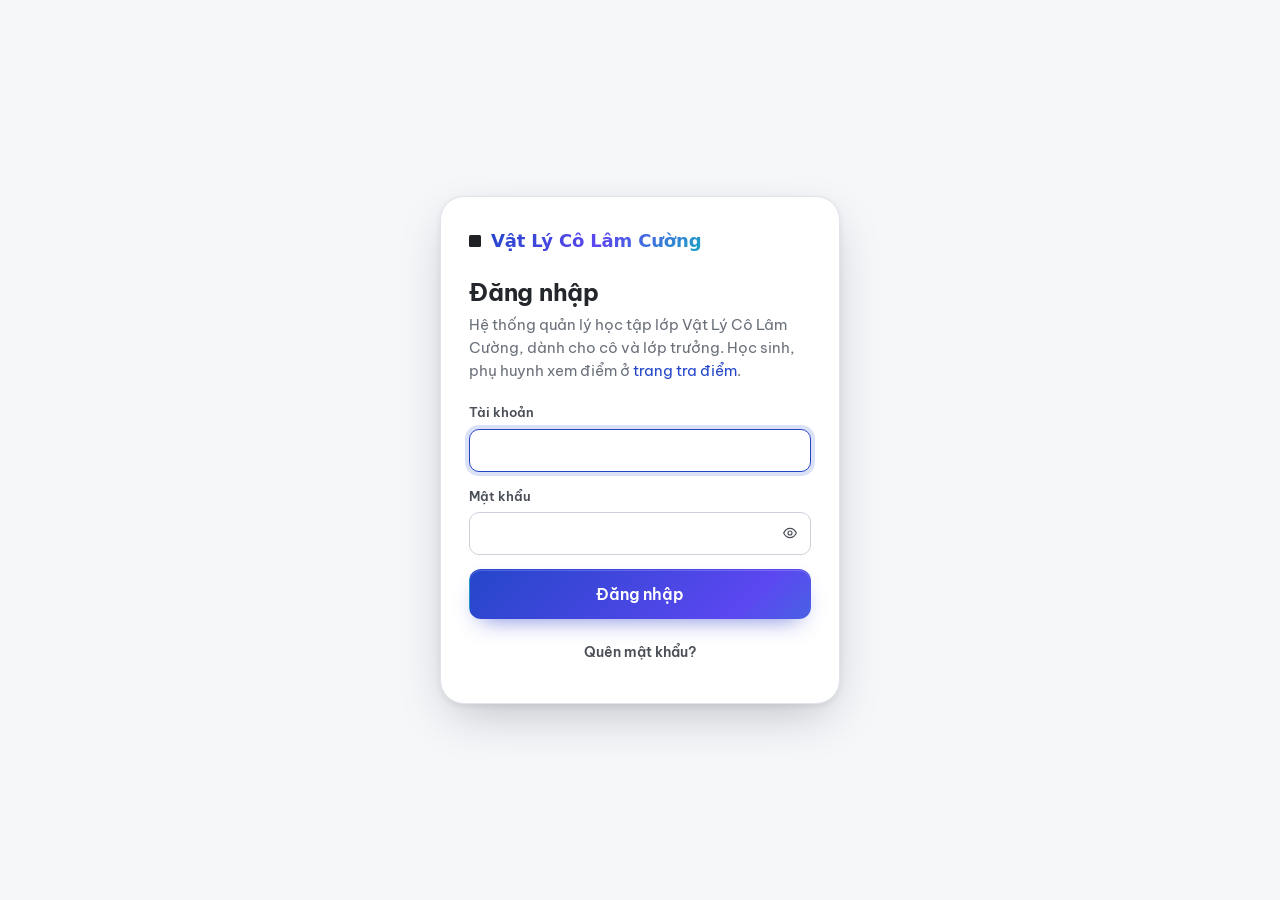
==== commit 51905001: "Add files via upload" ====
--- a/admin.html
+++ b/admin.html
@@ -11,18 +11,20 @@
 <link rel="preconnect" href="https://fonts.gstatic.com" crossorigin>
 <link rel="preconnect" href="https://script.google.com">
 <link href="https://fonts.googleapis.com/css2?family=Be+Vietnam+Pro:wght@400;500;600;700;800&amp;display=swap" rel="stylesheet">
-<link rel="stylesheet" href="assets/app.css?v=5.0.0">
+<link rel="stylesheet" href="assets/app.css?v=6.0.0">
 <meta name="robots" content="noindex, nofollow">
-<title>Sổ điểm, trang quản lý</title>
+<title>Quản lý | Vật Lý Cô Lâm Cường</title>
+<meta name="description" content="Hệ thống quản lý học tập lớp Vật Lý Cô Lâm Cường: bài kiểm tra, điểm, điểm danh và chuyên cần.">
 </head>
 <body>
 <div id="topbar"><i></i></div>
 <div id="root"><div class="login"><div class="spin" style="color:var(--blue);width:28px;height:28px"></div></div></div>
 <noscript><p style="padding:20px">Cần bật JavaScript để dùng trang quản lý.</p></noscript>
-<script src="config.js?v=5.0.0"></script>
-<script src="assets/core.js?v=5.0.0"></script>
-<script src="assets/tnmaker.js?v=5.0.0"></script>
-<script src="assets/admin-app.js?v=5.0.0"></script>
-<script src="assets/admin-bai.js?v=5.0.0"></script>
-<script src="assets/admin-diem.js?v=5.0.0"></script>
+<script src="config.js?v=6.0.0"></script>
+<script src="assets/core.js?v=6.0.0"></script>
+<script src="assets/tnmaker.js?v=6.0.0"></script>
+<script src="assets/admin-app.js?v=6.0.0"></script>
+<script src="assets/admin-bai.js?v=6.0.0"></script>
+<script src="assets/admin-diem.js?v=6.0.0"></script>
+<script src="assets/admin-dd.js?v=6.0.0"></script>
 </body></html>
--- a/assets/app.css
+++ b/assets/app.css
@@ -545,3 +545,110 @@
   .topbar-m .avatar { width: 40px; height: 40px; }
   .back { min-height: 40px; padding-right: 8px; margin-bottom: 4px; }
 }
+
+/* =====================================================================
+   BẢN 6 — lớp giao diện "mực bút bi": gradient mực, kính mờ, ánh sáng
+   ===================================================================== */
+:root { --ink-grad: linear-gradient(135deg, #2346C8 0%, #5B47F0 52%, #1AA6C4 100%); --violet: #5B47F0; --cyan: #1AA6C4; }
+
+/* nút chính: gradient mực + vệt sáng lướt qua khi rê chuột */
+.btn-primary { background: var(--ink-grad); border-color: transparent; background-size: 160% 160%; background-position: 0% 50%; transition: background-position .5s var(--ease), transform var(--t-fast) var(--ease), box-shadow var(--t-fast); box-shadow: 0 10px 24px -12px rgba(43, 60, 200, .75), inset 0 1px 0 rgba(255,255,255,.18); }
+.btn-primary:hover { background-position: 100% 50%; box-shadow: 0 14px 30px -12px rgba(91, 71, 240, .8), inset 0 1px 0 rgba(255,255,255,.22); }
+.btn-primary::after { content: ''; position: absolute; top: 0; bottom: 0; left: -60%; width: 40%; background: linear-gradient(100deg, transparent, rgba(255,255,255,.35), transparent); transform: skewX(-18deg); transition: left .7s var(--ease); pointer-events: none; }
+.btn-primary:hover::after { left: 130%; }
+
+/* nhãn: giá trị */
+.kv { display: flex; flex-wrap: wrap; gap: 6px 18px; margin: 0; }
+.kv > div { display: inline-flex; align-items: baseline; gap: 5px; }
+.kv dt { color: var(--muted); font-size: 13px; font-weight: 500; }
+.kv dt::after { content: ':'; }
+.kv dd { margin: 0; font-weight: 700; font-size: 14px; color: var(--ink); font-variant-numeric: tabular-nums; }
+.kv dd.good { color: var(--green); } .kv dd.bad { color: var(--red); } .kv dd.warn { color: var(--amber); } .kv dd.blue { color: var(--blue); }
+/* dạng ô (trang tra điểm): nhãn trên, giá trị to in đậm dưới */
+.kv.tiles { display: grid; grid-template-columns: repeat(auto-fit, minmax(118px, 1fr)); gap: 8px; }
+.kv.tiles > div { display: flex; flex-direction: column; align-items: flex-start; gap: 2px; padding: 10px 12px; border-radius: 12px; background: var(--surface-2); border: 1px solid var(--line); }
+.kv.tiles dt { font-size: 12px; }
+.kv.tiles dt::after { content: ''; }
+.kv.tiles dd { font-size: 18px; letter-spacing: -.01em; }
+
+/* ---------- TRANG TRA ĐIỂM: nền mực chuyển động + kính mờ ---------- */
+.pub-bg { position: fixed; inset: 0; z-index: -1; overflow: hidden; background: var(--paper); }
+.pub-bg::before { content: ''; position: absolute; inset: 0; background-image: radial-gradient(circle, color-mix(in srgb, var(--ink) 9%, transparent) 1.2px, transparent 1.3px); background-size: 22px 22px; mask-image: linear-gradient(to bottom, #000 0%, transparent 75%); -webkit-mask-image: linear-gradient(to bottom, #000 0%, transparent 75%); }
+.pub-bg i { position: absolute; width: 60vmax; height: 60vmax; border-radius: 50%; filter: blur(70px); opacity: .32; animation: drift 22s ease-in-out infinite alternate; }
+.pub-bg i:nth-child(1) { background: #2346C8; top: -30vmax; left: -18vmax; }
+.pub-bg i:nth-child(2) { background: #6D4AFF; top: -24vmax; right: -26vmax; animation-delay: -7s; opacity: .22; }
+.pub-bg i:nth-child(3) { background: #1AA6C4; top: 18vmax; left: 30%; animation-delay: -13s; opacity: .14; }
+@keyframes drift { 0% { transform: translate(0, 0) scale(1); } 50% { transform: translate(4vmax, 3vmax) scale(1.08); } 100% { transform: translate(-3vmax, 5vmax) scale(.96); } }
+.pub-head .brand { font-size: 19px; }
+.pub-head .brand span { background: var(--ink-grad); -webkit-background-clip: text; background-clip: text; color: transparent; font-weight: 800; letter-spacing: -.02em; }
+.pub-head .sub-brand { font-size: 12.5px; font-weight: 600; letter-spacing: .04em; color: var(--muted); margin: -2px 0 8px 22px; }
+.sheet { background: color-mix(in srgb, var(--surface) 78%, transparent); backdrop-filter: blur(18px) saturate(1.3); -webkit-backdrop-filter: blur(18px) saturate(1.3);
+  border: 1px solid transparent; background-clip: padding-box; box-shadow: 0 30px 80px -40px rgba(35, 60, 200, .55), 0 0 0 1px color-mix(in srgb, var(--blue) 18%, var(--line)); }
+.sheet h1 { background: linear-gradient(180deg, var(--ink), color-mix(in srgb, var(--ink) 70%, var(--blue))); -webkit-background-clip: text; background-clip: text; color: transparent; }
+.sbd-box:focus { box-shadow: 0 0 0 4px color-mix(in srgb, var(--violet) 22%, transparent), 0 8px 20px -10px var(--violet); }
+.sbd-box.filled { border-color: transparent; background: linear-gradient(var(--surface), var(--surface)) padding-box, var(--ink-grad) border-box; border: 1.5px solid transparent; }
+.pub-card { background: color-mix(in srgb, var(--surface) 86%, transparent); backdrop-filter: blur(14px); -webkit-backdrop-filter: blur(14px); box-shadow: 0 18px 50px -36px rgba(30, 40, 120, .55); transition: transform var(--t) var(--ease), box-shadow var(--t); }
+@media (hover: hover) and (pointer: fine) { .score-card:hover { transform: translateY(-3px); box-shadow: 0 26px 60px -34px rgba(35, 60, 200, .6); } }
+.rs-fg { stroke: url(#gInk); filter: drop-shadow(0 0 6px rgba(91, 71, 240, .35)); }
+.score-num b { background: var(--ink-grad); -webkit-background-clip: text; background-clip: text; color: transparent; }
+.score-card.top .score-ring::after { content: ''; position: absolute; inset: -6px; border-radius: 50%; background: conic-gradient(from 0deg, transparent, rgba(91,71,240,.35), transparent 40%); animation: spin 3.5s linear infinite; z-index: -1; filter: blur(4px); }
+.score-card .kv.tiles { margin: 14px 0 4px; }
+.part .hbar i { background: var(--ink-grad); }
+.part-l { color: var(--muted); }
+
+/* chuyên cần */
+.cc-dots { display: flex; flex-wrap: wrap; gap: 6px; margin-top: 12px; }
+.dot { width: 26px; height: 26px; border-radius: 50%; display: grid; place-items: center; font-size: 11px; font-weight: 700; color: #fff; animation: pop var(--t) var(--ease-out) both; }
+.dot.C { background: var(--green); } .dot.M { background: var(--amber); } .dot.P { background: #3B7BE0; } .dot.K { background: var(--red); } .dot.none { background: var(--surface-2); color: var(--muted); }
+.cc-legend { display: flex; flex-wrap: wrap; gap: 6px 14px; font-size: 12.5px; color: var(--muted); margin-top: 8px; }
+.cc-legend span { display: inline-flex; align-items: center; gap: 5px; }
+.cc-legend i { width: 10px; height: 10px; border-radius: 50%; display: inline-block; }
+
+/* ---------- TRANG QUẢN LÝ ---------- */
+.side .brand { flex-direction: column; align-items: flex-start; gap: 2px; }
+.side .brand .b1 { display: flex; align-items: center; gap: 9px; font-size: 14.5px; white-space: nowrap; font-weight: 800; background: var(--ink-grad); -webkit-background-clip: text; background-clip: text; color: transparent; }
+.side .brand .b2 { font-size: 11.5px; color: var(--muted); font-weight: 600; padding-left: 21px; white-space: nowrap; }
+.nav-item.active { background: linear-gradient(90deg, color-mix(in srgb, var(--blue) 14%, transparent), transparent); }
+.nav-item.active::before { content: ''; position: absolute; left: -14px; top: 8px; bottom: 8px; width: 4px; border-radius: 0 4px 4px 0; background: var(--ink-grad); box-shadow: 0 0 12px var(--violet); animation: pop var(--t) var(--ease-out); }
+.hero { position: relative; overflow: hidden; border-radius: 22px; padding: 26px 26px 24px; margin-bottom: 18px; color: #fff; background: var(--ink-grad); box-shadow: 0 30px 60px -40px rgba(43, 60, 200, .9); }
+.hero::before, .hero::after { content: ''; position: absolute; border-radius: 50%; border: 2px solid rgba(255,255,255,.18); animation: drift 16s ease-in-out infinite alternate; }
+.hero::before { width: 260px; height: 260px; right: -60px; top: -90px; }
+.hero::after { width: 140px; height: 140px; right: 140px; bottom: -70px; background: rgba(255,255,255,.08); animation-delay: -6s; }
+.hero h1 { color: #fff; position: relative; z-index: 1; }
+.hero .sub { color: rgba(255,255,255,.82); margin-top: 6px; position: relative; z-index: 1; }
+.hero .btn { position: relative; z-index: 1; }
+.hero .btn-primary { background: #fff; color: var(--blue); box-shadow: 0 10px 24px -12px rgba(0,0,0,.4); }
+.kpi { position: relative; overflow: hidden; transition: transform var(--t) var(--ease), box-shadow var(--t), border-color var(--t); }
+@media (hover: hover) and (pointer: fine) { .kpi-link:hover { transform: translateY(-3px); box-shadow: 0 18px 40px -28px rgba(35, 60, 200, .55); } }
+.kpi::after { content: ''; position: absolute; right: -18px; top: -18px; width: 70px; height: 70px; border-radius: 50%; border: 2px solid color-mix(in srgb, currentColor 8%, transparent); }
+.panel { transition: box-shadow var(--t) var(--ease); }
+
+/* ---------- ĐIỂM DANH ---------- */
+.dd-top { position: sticky; top: 0; z-index: 5; padding: 12px 0 10px; background: var(--paper); box-shadow: 0 10px 14px -14px rgba(20, 24, 40, .35); }
+@media (max-width: 860px) { .dd-top { top: 64px; } }
+.dd-count { display: grid; grid-template-columns: repeat(4, minmax(0, 1fr)); gap: 8px; }
+.dd-count div { padding: 7px 10px; border-radius: 12px; background: var(--surface); border: 1px solid var(--line); min-width: 0; }
+.dd-count span { white-space: nowrap; overflow: hidden; text-overflow: ellipsis; display: block; }
+.dd-count b { display: block; font-size: 20px; font-variant-numeric: tabular-nums; }
+.dd-count span { font-size: 12px; color: var(--muted); }
+.dd-count .C b { color: var(--green); } .dd-count .M b { color: var(--amber); } .dd-count .P b { color: #3B7BE0; } .dd-count .K b { color: var(--red); }
+.dd-list { display: flex; flex-direction: column; gap: 8px; margin-top: 10px; }
+.dd-row { display: flex; align-items: center; gap: 10px; padding: 10px 12px; border-radius: 14px; background: var(--surface); border: 1px solid var(--line); transition: border-color var(--t), background var(--t); }
+.dd-row.st-M { border-color: color-mix(in srgb, var(--amber) 45%, var(--line)); background: color-mix(in srgb, var(--amber-soft) 60%, var(--surface)); }
+.dd-row.st-P { border-color: color-mix(in srgb, #3B7BE0 40%, var(--line)); background: color-mix(in srgb, var(--blue-soft) 70%, var(--surface)); }
+.dd-row.st-K { border-color: color-mix(in srgb, var(--red) 45%, var(--line)); background: color-mix(in srgb, var(--red-soft) 70%, var(--surface)); }
+.dd-row .who { flex: 1; min-width: 0; }
+.dd-row .who b { display: block; font-weight: 650; white-space: nowrap; overflow: hidden; text-overflow: ellipsis; }
+.dd-row .who span { font-size: 12.5px; color: var(--muted); }
+.dd-seg { display: inline-flex; gap: 4px; padding: 3px; border-radius: 12px; background: var(--surface-2); flex: none; }
+.dd-seg button { min-width: 40px; height: 38px; border: 0; border-radius: 9px; background: transparent; font-weight: 700; font-size: 13px; color: var(--muted); cursor: pointer; transition: background var(--t-fast), color var(--t-fast), transform var(--t-fast) var(--ease); }
+.dd-seg button:active { transform: scale(.92); }
+.dd-seg button.on { color: #fff; box-shadow: 0 6px 14px -8px currentColor; animation: fill var(--t) var(--ease-out); }
+.dd-seg button.on[data-t="C"] { background: var(--green); } .dd-seg button.on[data-t="M"] { background: var(--amber); }
+.dd-seg button.on[data-t="P"] { background: #3B7BE0; } .dd-seg button.on[data-t="K"] { background: var(--red); }
+.dd-seg[aria-disabled="true"] { opacity: .65; pointer-events: none; }
+.heat-tbl td.h { padding: 6px 3px; text-align: center; }
+.heat-tbl .dot { width: 20px; height: 20px; font-size: 0; margin: auto; }
+.flag { display: flex; gap: 10px; align-items: flex-start; padding: 10px 12px; border-radius: 12px; background: var(--amber-soft); font-size: 13.5px; }
+.flag svg { width: 18px; height: 18px; color: var(--amber); flex: none; margin-top: 1px; }
+@media (max-width: 420px) { .dd-seg button { min-width: 36px; } .dd-row { padding: 9px 10px; gap: 8px; } }
